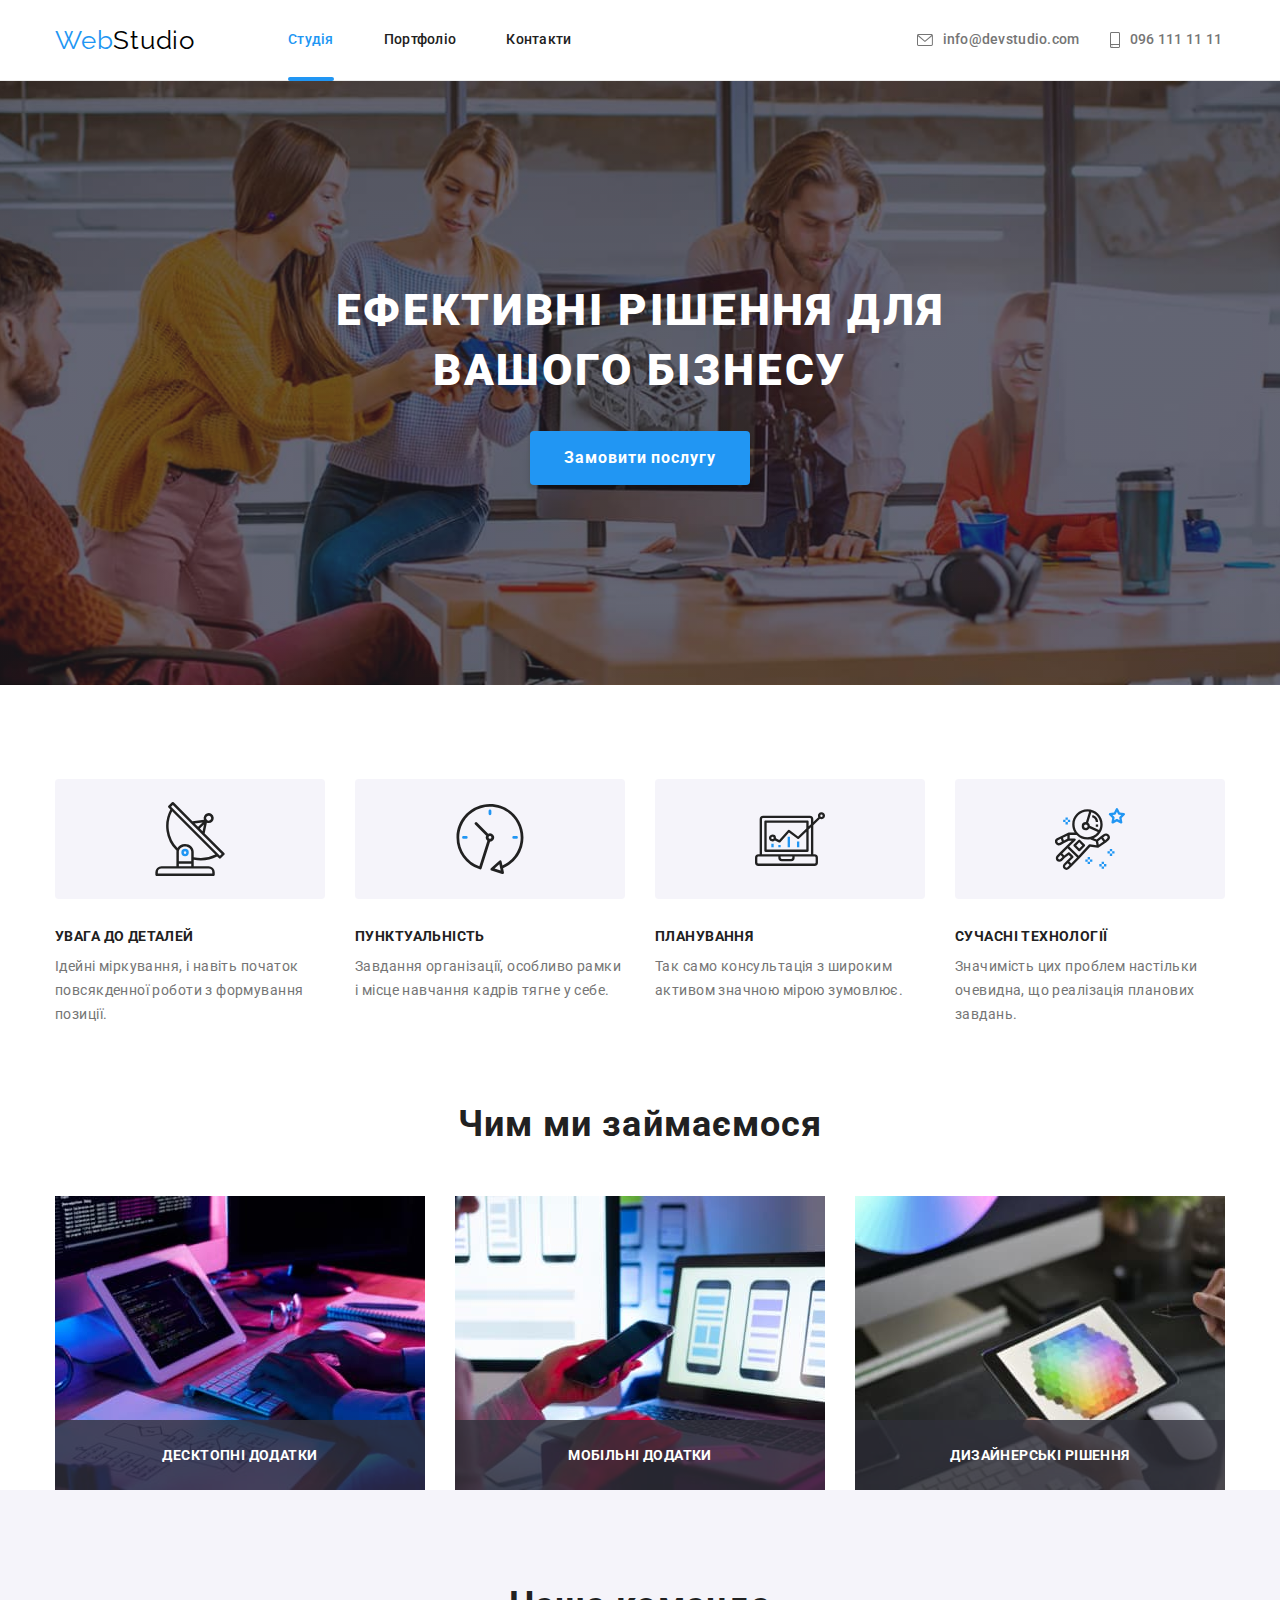
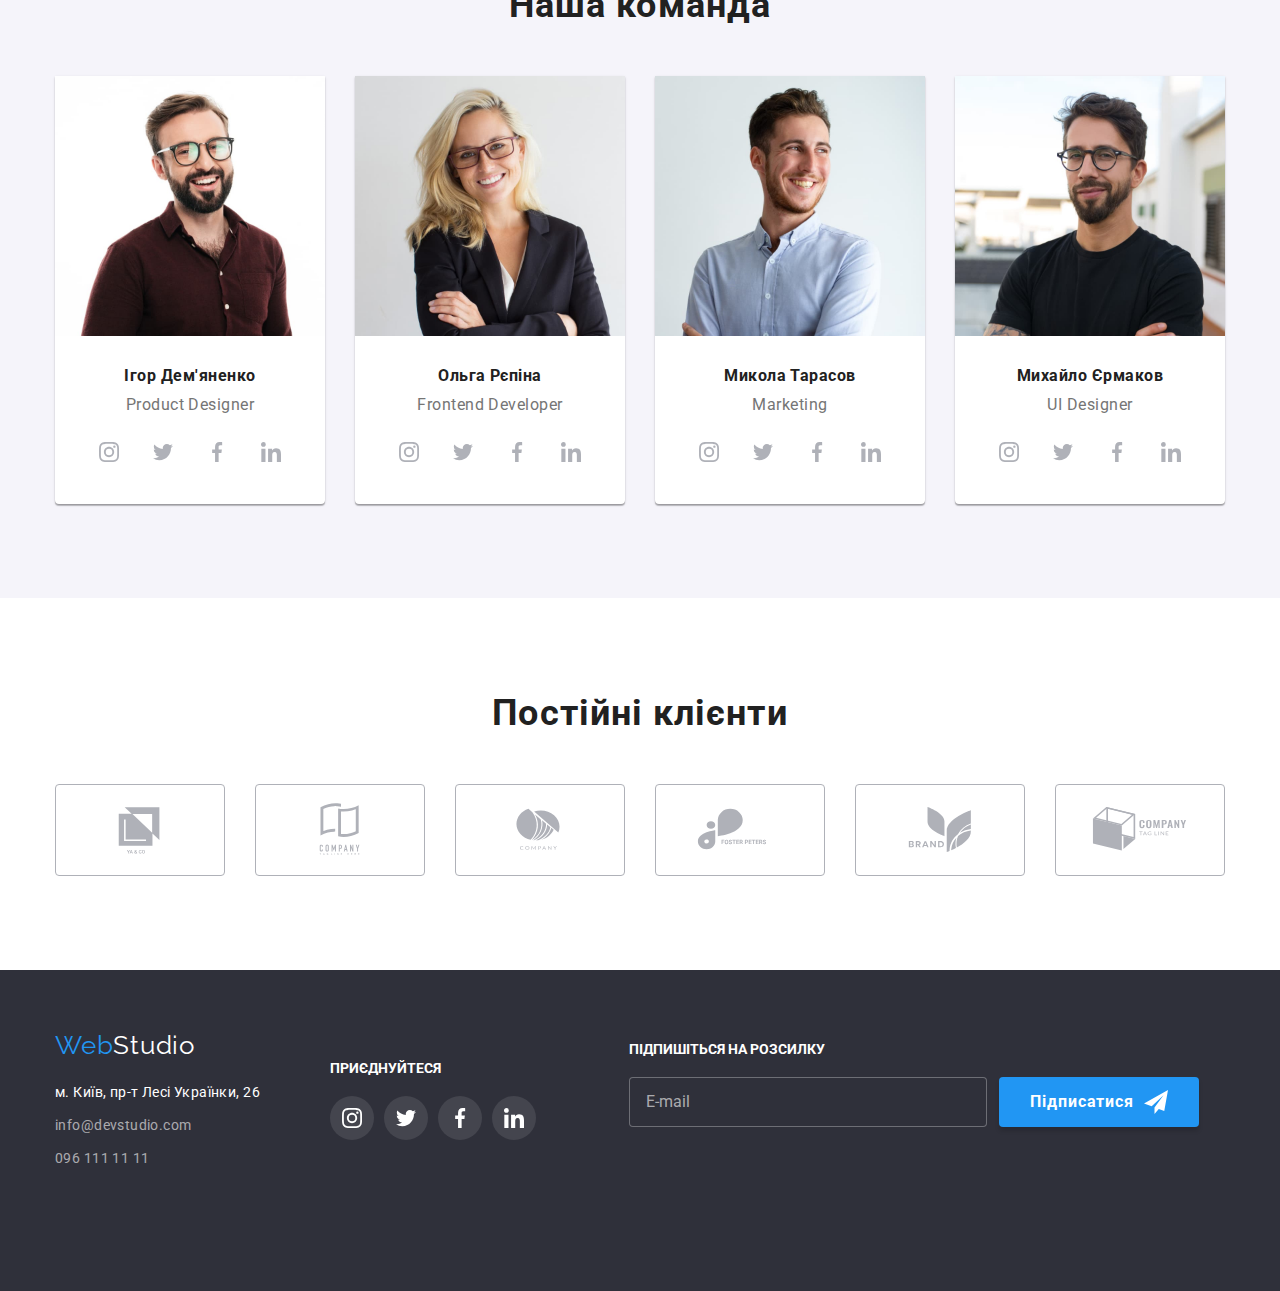
==== index.html @ b5111a97 "adaptive" ====
<!DOCTYPE html>
<html lang="uk">
  <head>
    <meta charset="UTF-8" />
    <meta http-equiv="X-UA-Compatible" content="IE=edge" />
    <meta name="viewport" content="width=device-width, initial-scale=1.0" />
    <title>WebStudio</title>
    <link rel="preconnect" href="https://fonts.googleapis.com" />
    <link rel="preconnect" href="https://fonts.gstatic.com" crossorigin />
    <link
      href="https://fonts.googleapis.com/css2?family=Raleway:wght@700&family=Roboto:wght@400;500;700;900&display=swap"
      rel="stylesheet"
    />
    <link
      rel="stylesheet"
      href="https://cdnjs.cloudflare.com/ajax/libs/modern-normalize/1.1.0/modern-normalize.min.css"
    />
    <link
      rel="stylesheet"
      href="https://cdnjs.cloudflare.com/ajax/libs/animate.css/4.1.1/animate.min.css"
    />
    <link href="https://unpkg.com/aos@2.3.1/dist/aos.css" rel="stylesheet" />
    <link rel="stylesheet" href="css/main.min.css" />
  </head>

  <body>
    <!--Шапка-->
    <header class="header">
      <div class="container header__container">
        <a href="./index.html" class="logo link" lang="en"
          ><span class="logo__navigation">Web</span
          ><span class="logo--dark">Studio</span></a
        >
        <div class="header__nav">
          <nav>
            <ul class="list navigation header__navigation">
              <li class="navigation__list navigation__li">
                <a class="navigation__link current link" href="./index.html"
                  >Студія</a
                >
              </li>
              <li class="navigation__list navigation__li">
                <a class="navigation__link link" href="./portfolio.html"
                  >Портфоліо</a
                >
              </li>
              <li class="navigation__list navigation__li">
                <a class="navigation__link link" href="#">Контакти</a>
              </li>
            </ul>
          </nav>

          <ul class="list retreat notnavigation notnavigation__menu">
            <li class="notnavigation__list">
              <a
                class="notnavigation__tel notnavigation__gap link"
                href="mailto:info@devstudio.com"
              >
                <svg class="notnavigation__icons" width="16" height="12">
                  <use href="./images/icon.svg#icon-envelope-hover"></use>
                </svg>
                info@devstudio.com
              </a>
            </li>
            <li>
              <a class="tel-mail notnavigation__gap link" href="tel:0961111111">
                <svg class="notnavigation__icons" width="10" height="16">
                  <use href="./images/icon.svg#icon-smartphone"></use>
                </svg>
                096 111 11 11</a
              >
            </li>
          </ul>
        </div>
        <button type="button" class="menu-open-btn" data-menu-open>
          <svg class="notnavigation__icons" width="24" height="16">
            <use href="./images/icon.svg#icon-menu_24px"></use>
          </svg>
        </button>
      </div>
      <div class="mob-menu is-hidden" data-menu>
        <div class="container">
          <div class="mob-menu__top">
            <button type="button" class="menu-close-btn" data-menu-close>
              <svg
                class="mob-menu__notnavigation__icons"
                width="19"
                height="19"
              >
                <use href="./images/icon.svg#icon-close_24px"></use>
              </svg>
            </button>
            <ul class="list mob-menu__navigation mob-menu__header__navigation">
              <li class="mob-menu__navigation__list mob-menu__navigation__li">
                <a
                  class="mob-menu__navigation__link current link"
                  href="./index.html"
                  >Студія</a
                >
              </li>
              <li class="mob-menu__navigation__list mob-menu__navigation__li">
                <a
                  class="mob-menu__navigation__link link"
                  href="./portfolio.html"
                  >Портфоліо</a
                >
              </li>
              <li class="mob-menu__navigation__list mob-menu__navigation__li">
                <a class="mob-menu__navigation__link link" href="#">Контакти</a>
              </li>
            </ul>
          </div>
          <div class="mob-menu__top__bottom">
            <ul
              class="list mob-menu__retreat mob-menu__notnavigation mob-menu__notnavigation__menu"
            >
              <li>
                <a
                  class="mob-menu__notnavigation__tel mob-menu__notnavigation__gap link"
                  href="tel:0961111111"
                >
                  +38 096 111 11 11</a
                >
              </li>
              <li class="mob-menu__notnavigation__list">
                <a
                  class="mob-menu__notnavigation__ml mob-menu__notnavigation__gap link"
                  href="mailto:info@devstudio.com"
                >
                  info@devstudio.com
                </a>
              </li>
            </ul>
            <ul class="mob-list">
              <li class="mob-list__li list">Instagram</li>
              <li class="mob-list__li list">Twitter</li>
              <li class="mob-list__li list">Facebook</li>
              <li class="mob-list__li list">LinkedIn</li>
            </ul>
          </div>
        </div>
      </div>
    </header>
    <!--Основна частина-->
    <main>
      <section class="hero hero-img section">
        <div class="container">
          <h1 class="hero-title">Ефективні рішення для вашого бізнесу</h1>
          <button class="hero-button" type="button" data-modal-open>
            Замовити послугу
          </button>
        </div>
      </section>
      <section class="section1">
        <div class="container">
          <h2 class="visually-hidden">Наші переваги</h2>
          <ul class="list benefits">
            <li class="benefits__list benefits__details">
              <h3 class="benefits__title">УВАГА ДО ДЕТАЛЕЙ</h3>
              <p class="benefits__text list">
                Ідейні міркування, і навіть початок повсякденної роботи з
                формування позиції.
              </p>
            </li>
            <li class="benefits__list benefits__punctuality">
              <h3 class="benefits__title">ПУНКТУАЛЬНІСТЬ</h3>
              <p class="benefits__text list">
                Завдання організації, особливо рамки і місце навчання кадрів
                тягне у себе.
              </p>
            </li>
            <li class="benefits__list benefits__planning">
              <h3 class="benefits__title">ПЛАНУВАННЯ</h3>
              <p class="benefits__text list">
                Так само консультація з широким активом значною мірою зумовлює.
              </p>
            </li>
            <li class="benefits__list benefits__technologies">
              <h3 class="benefits__title">СУЧАСНІ ТЕХНОЛОГІЇ</h3>
              <p class="benefits__text list">
                Значимість цих проблем настільки очевидна, що реалізація
                планових завдань.
              </p>
            </li>
          </ul>
        </div>
      </section>
      <section class="section2 works__mobile">
        <div class="container">
          <h2 class="title--section">Чим ми займаємося</h2>
          <ul class="list works">
            <li class="works__div">
              <img
                srcset="./images/hen.jpg 1x, ./images/hen-2x.jpg 2x"
                class="photo"
                src="images/hen.jpg"
                alt="Друк контенту на клавіатурі"
                width="370"
              />

              <p class="works__description">ДЕСКТОПНІ ДОДАТКИ</p>
            </li>
            <li class="works__div">
              <img
                srcset="./images/tele.jpg 1x, ./images/tele-2x.jpg 2x"
                class="photo"
                src="images/tele.jpg"
                alt="Смартфон на фоні ноутбука"
                width="370"
              />
              <p class="works__description">МОБІЛЬНІ ДОДАТКИ</p>
            </li>
            <li class="works__div">
              <img
                srcset="./images/boxz.jpg 1x, ./images/boxz-2x.jpg 2x"
                class="photo"
                src="images/boxz.jpg"
                alt="Ноутбук з кольоровою мозаїкою"
                width="370"
              />
              <p class="works__description">ДИЗАЙНЕРСЬКІ РІШЕННЯ</p>
            </li>
          </ul>
        </div>
      </section>
      <section class="title-section-background section">
        <div class="container">
          <h2 class="title--section">Наша команда</h2>
          <ul class="list title-center">
            <li class="title-namefirst">
              <picture>
                <source
                  srcset="./images/ig.jpg 1x, ./images/ig-2x.jpg 2x"
                  media="(min-width: 1200px)"
                />
                <source
                  srcset="./images/ig-tab.jpg 1x, ./images/ig-tab-2x.jpg 2x"
                  media="(min-width: 768px)"
                />
                <source
                  srcset="./images/ig-mob.jpg 1x, ./images/ig-mob-2x.jpg 2x"
                  media="(max-width: 767px)"
                />
                <img
                  class="photo"
                  src="images/ig.jpg"
                  alt="Ігор Дем'яненко"
                  width="450"
                />
              </picture>
              <div class="subjunctive">
                <h3 class="title-name">Ігор Дем'яненко</h3>
                <p class="title-profession">Product Designer</p>
                <ul class="list list-app-ul">
                  <li class="list-app-li">
                    <a class="list-app link" href="#">
                      <svg class="list-app-icons" width="20" height="20">
                        <use href="./images/icon.svg#icon-instagram"></use>
                      </svg>
                    </a>
                  </li>
                  <li class="list-app-li">
                    <a class="list-app link" href="#">
                      <svg class="list-app-icons" width="20" height="20">
                        <use
                          href="./images/icon.svg#icon-twitter
                        "
                        ></use>
                      </svg>
                    </a>
                  </li>
                  <li class="list-app-li">
                    <a class="list-app link" href="#">
                      <svg class="list-app-icons" width="20" height="20">
                        <use href="./images/icon.svg#icon-facebook"></use>
                      </svg>
                    </a>
                  </li>
                  <li class="list-app-li">
                    <a class="list-app link" href="#">
                      <svg class="list-app-icons" width="20" height="20">
                        <use href="./images/icon.svg#icon-linkedin"></use>
                      </svg>
                    </a>
                  </li>
                </ul>
              </div>
            </li>
            <li class="title-namefirst">
              <picture>
                <source
                  srcset="./images/olg.jpg 1x, ./images/olg-2x.jpg 2x"
                  media="(min-width: 1200px)"
                />
                <source
                  srcset="./images/olg-tab.jpg 1x, ./images/olg-tab-2x.jpg 2x"
                  media="(min-width: 768px)"
                />
                <source
                  srcset="./images/olg-mob.jpg 1x, ./images/olg-mob-2x.jpg 2x"
                  media="(max-width: 767px)"
                />
                <img
                  class="photo"
                  src="images/olg.jpg"
                  alt="Ольга Рєпіна"
                  width="450"
                />
              </picture>

              <div class="subjunctive">
                <h3 class="title-name">Ольга Рєпіна</h3>
                <p class="title-profession">Frontend Developer</p>
                <ul class="list list-app-ul">
                  <li class="list-app-li">
                    <a class="list-app link" href="#">
                      <svg class="list-app-icons" width="20" height="20">
                        <use href="./images/icon.svg#icon-instagram"></use>
                      </svg>
                    </a>
                  </li>
                  <li class="list-app-li">
                    <a class="list-app link" href="#">
                      <svg class="list-app-icons" width="20" height="20">
                        <use
                          href="./images/icon.svg#icon-twitter
                        "
                        ></use>
                      </svg>
                    </a>
                  </li>
                  <li class="list-app-li">
                    <a class="list-app link" href="#">
                      <svg class="list-app-icons" width="20" height="20">
                        <use href="./images/icon.svg#icon-facebook"></use>
                      </svg>
                    </a>
                  </li>
                  <li class="list-app-li">
                    <a class="list-app link" href="#">
                      <svg class="list-app-icons" width="20" height="20">
                        <use href="./images/icon.svg#icon-linkedin"></use>
                      </svg>
                    </a>
                  </li>
                </ul>
              </div>
            </li>
            <li class="title-namefirst">
              <picture>
                <source
                  srcset="./images/muk.jpg 1x, ./images/muk-2x.jpg 2x"
                  media="(min-width: 1200px)"
                />
                <source
                  srcset="./images/muk-tab.jpg 1x, ./images/muk-tab-2x.jpg 2x"
                  media="(min-width: 768px)"
                />
                <source
                  srcset="./images/muk-mob.jpg 1x, ./images/muk-mob-2x.jpg 2x"
                  media="(max-width: 767px)"
                />
                <img
                  class="photo"
                  src="images/muk.jpg"
                  alt="Микола Тарасов"
                  width="450"
                />
              </picture>
              <div class="subjunctive">
                <h3 class="title-name">Микола Тарасов</h3>
                <p class="title-profession">Marketing</p>
                <ul class="list list-app-ul">
                  <li class="list-app-li">
                    <a class="list-app link" href="#">
                      <svg class="list-app-icons" width="20" height="20">
                        <use href="./images/icon.svg#icon-instagram"></use>
                      </svg>
                    </a>
                  </li>
                  <li class="list-app-li">
                    <a class="list-app link" href="#">
                      <svg class="list-app-icons" width="20" height="20">
                        <use
                          href="./images/icon.svg#icon-twitter
                        "
                        ></use>
                      </svg>
                    </a>
                  </li>
                  <li class="list-app-li">
                    <a class="list-app link" href="#">
                      <svg class="list-app-icons" width="20" height="20">
                        <use href="./images/icon.svg#icon-facebook"></use>
                      </svg>
                    </a>
                  </li>
                  <li class="list-app-li">
                    <a class="list-app link" href="#">
                      <svg class="list-app-icons" width="20" height="20">
                        <use href="./images/icon.svg#icon-linkedin"></use>
                      </svg>
                    </a>
                  </li>
                </ul>
              </div>
            </li>
            <li class="title-namefirst">
              <picture>
                <source
                  srcset="./images/muh.jpg 1x, ./images/muh-2x.jpg 2x"
                  media="(min-width: 1200px)"
                />
                <source
                  srcset="./images/muh-tab.jpg 1x, ./images/muh-tab-2x.jpg 2x"
                  media="(min-width: 768px)"
                />
                <source
                  srcset="./images/muh-mob.jpg 1x, ./images/muh-mob-2x.jpg 2x"
                  media="(max-width: 767px)"
                />
                <img
                  class="photo"
                  src="images/muh.jpg"
                  alt="Михайло Єрмаков"
                  width="450"
                />
              </picture>

              <div class="subjunctive">
                <h3 class="title-name">Михайло Єрмаков</h3>
                <p class="title-profession">UI Designer</p>
                <ul class="list list-app-ul">
                  <li class="list-app-li">
                    <a class="list-app link" href="#">
                      <svg class="list-app-icons" width="20" height="20">
                        <use href="./images/icon.svg#icon-instagram"></use>
                      </svg>
                    </a>
                  </li>
                  <li class="list-app-li">
                    <a class="list-app link" href="#">
                      <svg class="list-app-icons" width="20" height="20">
                        <use
                          href="./images/icon.svg#icon-twitter
                        "
                        ></use>
                      </svg>
                    </a>
                  </li>
                  <li class="list-app-li">
                    <a class="list-app link" href="#">
                      <svg class="list-app-icons" width="20" height="20">
                        <use href="./images/icon.svg#icon-facebook"></use>
                      </svg>
                    </a>
                  </li>
                  <li class="list-app-li">
                    <a class="list-app link" href="#">
                      <svg class="list-app-icons" width="20" height="20">
                        <use href="./images/icon.svg#icon-linkedin"></use>
                      </svg>
                    </a>
                  </li>
                </ul>
              </div>
            </li>
          </ul>
        </div>
      </section>

      <section class="section">
        <div class="container">
          <h2 class="title--section">Постійні клієнти</h2>
          <ul class="list customers-ul title-center-customers">
            <li class="customers">
              <a class="customers-list link" href="#">
                <svg class="customers-list-svg" width="106" height="60">
                  <use href="./images/icon.svg#icon-Logo"></use>
                </svg>
              </a>
            </li>
            <li class="customers">
              <a class="customers-list link" href="#">
                <svg class="customers-list-svg" width="106" height="60">
                  <use href="./images/icon.svg#icon-Logo-1"></use>
                </svg>
              </a>
            </li>
            <li class="customers">
              <a class="customers-list link" href="#">
                <svg class="customers-list-svg" width="106" height="60">
                  <use href="./images/icon.svg#icon-Logo-2"></use>
                </svg>
              </a>
            </li>
            <li class="customers">
              <a class="customers-list link" href="#">
                <svg class="customers-list-svg" width="106" height="60">
                  <use href="./images/icon.svg#icon-Logo-3"></use>
                </svg>
              </a>
            </li>
            <li class="customers">
              <a class="customers-list link" href="#">
                <svg class="customers-list-svg" width="106" height="60">
                  <use href="./images/icon.svg#icon-Logo-4"></use>
                </svg>
              </a>
            </li>
            <li class="customers">
              <a class="customers-list link" href="#">
                <svg class="customers-list-svg" width="106" height="60">
                  <use href="./images/icon.svg#icon-Logo-5"></use>
                </svg>
              </a>
            </li>
          </ul>
        </div>
      </section>
    </main>
    <!--Підвал-->
    <footer class="footer-menu">
      <div class="container class-one-div">
        <div class="foter-tabl">
          <div class="class-two-div">
            <div class="logo-futer">
              <a href="./index.html" class="logo link"
                ><span class="logo__navigation" lang="en">Web</span
                ><span class="logo--wite">Studio</span></a
              >
            </div>
            <div class="logo-futer">
              <address class="address-bottom">
                <ul class="list">
                  <li class="addressli">
                    <a
                      class="text-address link"
                      href="https://goo.gl/maps/tJb3yCtmhB1Y2pRR6"
                      target="_blank"
                      rel="noopener noreferrer"
                      >м. Київ, пр-т Лесі Українки, 26</a
                    >
                  </li>
                  <li class="addressli">
                    <a
                      class="text-address-tel link"
                      href="mailto:info@devstudio.com"
                      >info@devstudio.com
                    </a>
                  </li>
                  <li class="addressli">
                    <a class="text-address-tel link" href="tel:0961111111">
                      096 111 11 11</a
                    >
                  </li>
                </ul>
              </address>
            </div>
          </div>
          <div class="footer-div">
            <h4 class="footer-name">ПРИЄДНУЙТЕСЯ</h4>
            <ul class="foter-list-app-ul list">
              <li class="foter-list-app-li">
                <a class="foter-list-app link" href="#">
                  <svg class="foter-list-app-icons" width="20" height="20">
                    <use href="./images/icon.svg#icon-instagram"></use>
                  </svg>
                </a>
              </li>
              <li class="foter-list-app-li">
                <a class="foter-list-app link" href="#">
                  <svg class="foter-list-app-icons" width="20" height="20">
                    <use href="./images/icon.svg#icon-twitter"></use>
                  </svg>
                </a>
              </li>
              <li class="foter-list-app-li">
                <a class="foter-list-app link" href="#">
                  <svg class="foter-list-app-icons" width="20" height="20">
                    <use href="./images/icon.svg#icon-facebook"></use>
                  </svg>
                </a>
              </li>
              <li class="foter-list-app-li">
                <a class="foter-list-app link" href="#">
                  <svg class="foter-list-app-icons" width="20" height="20">
                    <use href="./images/icon.svg#icon-linkedin"></use>
                  </svg>
                </a>
              </li>
            </ul>
          </div>
        </div>
        <div class="mailing-list">
          <h4 class="footer-name">ПІДПИШІТЬСЯ НА РОЗСИЛКУ</h4>
          <form class="futer-ul">
            <label class="futer-form" for="mail">
              <input type="email" name="mail" id="mail" placeholder="E-mail" />
            </label>
            <button class="mailing-list-btn" type="submit">
              Підписатися
              <svg class="mailing-btn" width="24" height="24">
                <use href="./images/icon.svg#icon-teleg"></use>
              </svg>
            </button>
          </form>
        </div>
      </div>
    </footer>
    <div class="backdrop is-hidden" data-modal>
      <div class="modal">
        <button class="modal-btn" type="button" data-modal-close>
          <svg class="modal-close-item" width="18" height="18">
            <use href="./images/icon.svg#icon-close"></use>
          </svg>
        </button>
        <p class="modal-text">Залиште свої дані, ми вам передзвонимо</p>
        <form class="modal-form" autocomplete="off">
          <div class="form-fild">
            <label for="name">Ім'я</label>
            <input
              type="text"
              name="name"
              id="name"
              placeholder=" "
              style="outline: none"
            />
            <svg class="form-name" width="18" height="18">
              <use href="./images/icon.svg#icon-pep"></use>
            </svg>
          </div>

          <div class="form-fild">
            <label for="tel">Телефон</label>
            <input
              type="tel"
              name="tel"
              id="tel"
              placeholder=" "
              style="outline: none"
            />
            <svg class="form-name" width="18" height="18">
              <use href="./images/icon.svg#icon-tel"></use>
            </svg>
          </div>

          <div class="form-fild">
            <label for="mailt">Пошта</label>
            <input
              type="email"
              name="email"
              id="mailt"
              placeholder=" "
              style="outline: none"
            />
            <svg class="form-name" width="18" height="18">
              <use href="./images/icon.svg#icon-list"></use>
            </svg>
          </div>
          <div class="form-fild-two">
            <label for="comment">Коментар </label>
            <textarea
              style="resize: none"
              name="comment"
              id="comment"
              placeholder="Введіть текст"
            ></textarea>
          </div>
          <div class="div-conditions">
            <label class="label">
              <input
                type="checkbox"
                name="checkbox"
                value="conditions"
                class="real-checkbox"
              />

              <span class="custom-checkbox"></span>
              <span class="god-text"> Погоджуюся з розсилкою та приймаю</span>
              <span class="god-text-next">
                <a class="god-text-next" href="#">Умови договору</a>
              </span>
            </label>
          </div>
          <div class="modal-end-btn">
            <button class="button-modal" type="submit">Відправити</button>
          </div>
        </form>
      </div>
    </div>
    <script src="https://unpkg.com/aos@2.3.1/dist/aos.js"></script>
    <script>
      AOS.init();
    </script>
    <script src="./js/modal.js"></script>
    <script src="./js/menu.js"></script>
  </body>
</html>
---- css/main.min.css ----
:root{--advantage-color: #ffffff;--text-color: #212121;--btn-color: #2196f3;--header-footer-color: #2f303a;--text-color-light: #757575;--text-logo: #000000;--btn-color-dark: #188ce8;--color-section: #f5f4fa;--address-color: rgba(255, 255, 255, 0.6);--list-app-icons: #afb1b8;--hero-img: #c4c4c4;--bg-gradient:linear-gradient( to right, rgba(47, 48, 58, 0.4), rgba(47, 48, 58, 0.4))}.visually-hidden{position:absolute;white-space:nowrap;width:1px;height:1px;overflow:hidden;border:0;padding:0;clip:rect(0 0 0 0);-webkit-clip-path:inset(50%);clip-path:inset(50%);margin:-1px}p,h1,h2,h3,h4,h5,h6{margin:0}ul{margin:0;padding:0}img{display:block;min-width:100%;height:auto}body{font-family:"Roboto","Raleway",sans-serif;color:var(--text-color);background-color:var(--advantage-color)}.link{text-decoration:none}.list{list-style:none}.no-scroll{overflow:hidden}.container{width:100%;padding-left:15px;padding-right:15px;margin:0 auto}@media screen and (min-width: 480px){.container{width:480px}}@media screen and (min-width: 768px){.container{width:768px}}@media screen and (min-width: 1200px){.container{width:1200px}}.logo--wite{color:var(--advantage-color)}.logo--dark{color:var(--text-logo)}.photo{display:block;max-width:100%}.btn{display:flex;flex-wrap:wrap;gap:8px;margin-bottom:50px}@media screen and (min-width: 1200px){.btn{flex-wrap:nowrap;justify-content:center}}.buttons{font-family:inherit;font-weight:500;font-size:16px;line-height:1.63;letter-spacing:.03em;color:var(--text-color);cursor:pointer;border-color:rgba(0,0,0,0);padding:6px 22px;border-radius:4px;gap:8px;transition:color 250ms cubic-bezier(0.4, 0, 0.2, 1),background-color 250ms cubic-bezier(0.4, 0, 0.2, 1),box-shadow 250ms cubic-bezier(0.4, 0, 0.2, 1)}.buttons:hover,.buttons:focus{background-color:var(--btn-color);color:var(--advantage-color);box-shadow:0px 3px 1px rgba(0,0,0,.1),0px 1px 2px rgba(0,0,0,.08),0px 2px 2px rgba(0,0,0,.12)}.section{padding-top:60px;padding-bottom:60px}@media screen and (min-width: 1200px){.section{padding-top:94px;padding-bottom:94px}}.section1{padding-bottom:60px;padding-top:60px}@media screen and (min-width: 1200px){.section1{padding-bottom:47px;padding-top:94px}}.section2{padding-top:47px;padding-bottom:94px}.title--section{font-weight:700;font-size:24px;line-height:33px;letter-spacing:.03em;margin:0 auto;text-align:center;margin-bottom:30px}@media screen and (min-width: 480px){.title--section{font-size:28px;line-height:33px;margin-bottom:30px}}@media screen and (min-width: 1200px){.title--section{font-size:36px;line-height:1.17;margin-bottom:50px}}.backdrop{position:fixed;top:0;width:100%;height:100%;background-color:rgba(0,0,0,.1);transition:opacity 250ms cubic-bezier(0.4, 0, 0.2, 1),visibility 250ms cubic-bezier(0.4, 0, 0.2, 1)}.is-hidden{opacity:0;visibility:hidden;pointer-events:none}.backdrop.is-hidden .modal{transform:translate(-50%, -50%) scaleX(0)}.modal{width:300px;min-height:609px;background-color:var(--advantage-color);position:absolute;top:50%;left:50%;transform:translate(-50%, -50%) scaleX(1);transition:transform 250ms cubic-bezier(0.4, 0, 0.2, 1);padding:40px 40px}@media screen and (min-width: 480px){.modal{width:450px}}@media screen and (min-width: 1200px){.modal{width:528px;min-height:581px}}.modal-btn{width:30px;height:30px;border:1px solid rgba(0,0,0,.1);border-radius:50%;background-color:rgba(0,0,0,0);position:absolute;right:8px;top:8px;display:flex;align-items:center;justify-content:center;padding:0;cursor:pointer;color:var(--text-logo);transition:color 250ms cubic-bezier(0.4, 0, 0.2, 1),background-color 250ms cubic-bezier(0.4, 0, 0.2, 1)}.modal-close-item{fill:currentColor}.modal-close-item:hover,.modal-close-item:focus{fill:#188ce8}.modal-text{font-weight:700;font-size:20px;line-height:23px;letter-spacing:.03em;text-align:center;margin-bottom:12px}.modal-end-btn{display:flex;justify-content:center;align-items:center;margin-top:30px}.button-modal{border:none;outline:none;text-align:center;padding:10px;min-width:200px;font-family:inherit;font-weight:700;font-size:16px;line-height:30px;letter-spacing:.06em;cursor:pointer;background-color:var(--btn-color);color:var(--advantage-color);border-color:rgba(0,0,0,0);border-radius:4px;box-shadow:0px 4px 4px rgba(0,0,0,.15);transition:color 250ms cubic-bezier(0.4, 0, 0.2, 1),background-color 250ms cubic-bezier(0.4, 0, 0.2, 1)}.button-modal:hover,.button-modal:focus{background-color:var(--btn-color-dark);color:var(--advantage-color)}.form-fild{display:flex;flex-direction:column;margin-bottom:10px;position:relative;color:var(--text-color)}.form-name{fill:currentColor;position:absolute;top:50%;left:12px}.form-fild input:focus~.form-name{fill:var(--btn-color)}.form-fild label{margin-bottom:4px;font-style:Regular;font-size:12px;line-height:14px;letter-spacing:.01em}.form-fild input{margin:0;padding:0;border:1px solid rgba(33,33,33,.2);border-radius:4px;height:40px;width:220px;padding-left:42px}@media screen and (min-width: 480px){.form-fild input{width:370px}}@media screen and (min-width: 1200px){.form-fild input{width:448px}}.form-fild input:focus{border-color:var(--btn-color)}.form-fild-two{margin-bottom:20px}.form-fild-two label{margin-bottom:4px;font-style:Regular;font-size:12px;line-height:14px;letter-spacing:.01em;color:var(--text-color-light)}.form-fild-two textarea{display:flex;border:1px solid rgba(33,33,33,.2);border-radius:4px;width:220px;height:120px;margin-top:4px;padding:12px 16px;font-style:Regular;font-size:12px;line-height:14px;letter-spacing:.01em;outline:none}@media screen and (min-width: 480px){.form-fild-two textarea{width:370px}}@media screen and (min-width: 1200px){.form-fild-two textarea{width:448px}}.form-fild-two textarea:focus{border-color:var(--btn-color)}.form-fild-two textarea::-moz-placeholder{font-size:12px;line-height:14px;letter-spacing:.01em;color:rgba(117,117,117,.5)}.form-fild-two textarea:-ms-input-placeholder{font-size:12px;line-height:14px;letter-spacing:.01em;color:rgba(117,117,117,.5)}.form-fild-two textarea::placeholder{font-size:12px;line-height:14px;letter-spacing:.01em;color:rgba(117,117,117,.5)}.div-conditions{display:flex;justify-content:center;align-items:center}.custom-checkbox{position:relative;display:inline-block;width:16px;height:15px;border:2px solid var(--text-color);border-radius:2px;background-color:var(--advantage-color);vertical-align:sub;margin-right:7px;padding-left:1px}.custom-checkbox::before{content:"";display:inline-block;width:16px;height:15px;background-image:url(../images/two.svg);background-size:contain;background-repeat:no-repeat;border:2px solid var(--btn-color);position:absolute;left:50%;top:-18%;transform:translate(-50%);border-radius:2px;background-color:var(--btn-color);opacity:0;transition:250ms cubic-bezier(0.4, 0, 0.2, 1)}.real-checkbox:checked+.custom-checkbox::before{opacity:1}.real-checkbox{width:0;height:0;opacity:0;position:absolute;z-index:-1}.god-text{font-style:Regular;font-size:14px;line-height:24px;letter-spacing:.03em;color:var(--text-color-light)}.god-text-next{font-style:Regular;font-size:14px;line-height:24px;letter-spacing:.03em;color:var(--btn-color);text-underline-offset:3px}.header__nav{display:none}@media screen and (min-width: 768px){.header__nav{display:flex}}.header{background-color:var(--advantage-color);border-bottom:1px solid #ececec}.header__container{display:flex;align-items:center;padding:10px}@media screen and (min-width: 768px){.header__container{padding-left:15px;padding-right:15px;padding-bottom:0px;padding-top:0px}}.logo{font-family:"Raleway",sans-serif;font-size:24px;line-height:28px;letter-spacing:.03em}@media screen and (min-width: 1200px){.logo{font-size:26px;line-height:1.19}}.logo__navigation{color:var(--btn-color)}.header__navigation{display:flex;margin-left:88px}@media screen and (min-width: 1200px){.header__navigation{margin-left:93px}}.navigation__li{margin-right:50px}.navigation__li:last-child{margin-right:0px}.navigation__link{font-weight:500;font-size:14px;line-height:1.14;letter-spacing:.02em;color:var(--text-color);display:block;padding-top:32px;padding-bottom:32px;transition:color 250ms cubic-bezier(0.4, 0, 0.2, 1);position:relative}.navigation__link:focus,.navigation__link:hover{color:var(--btn-color)}.navigation__link.link.current{color:var(--btn-color)}.navigation__link.link.current::after{content:"";display:block;width:100%;height:4px;background-color:var(--btn-color);border-radius:2px;margin-bottom:-1px;left:0;bottom:0;position:absolute;transition:opaciti 250ms cubic-bezier(0.4, 0, 0.2, 1)}.current{color:var(--btn-color)}.retreat{gap:30px}.notnavigation__menu{margin-left:95px}@media screen and (min-width: 1200px){.notnavigation__menu{display:flex;justify-content:center;align-items:center;margin-left:345px}}.tel-mail{font-style:normal;font-weight:500;font-size:12px;line-height:1.14;letter-spacing:.02em;padding-top:10px;color:var(--text-color-light);display:flex;align-items:center;transition:color 250ms cubic-bezier(0.4, 0, 0.2, 1)}.tel-mail:hover,.tel-mail:focus{color:var(--btn-color)}@media screen and (min-width: 1200px){.tel-mail{font-size:14px;padding-top:0px}}.notnavigation__tel{font-style:normal;font-weight:500;font-size:12px;line-height:1.14;letter-spacing:.02em;color:var(--text-color-light);padding-top:21px;display:flex;align-items:center;transition:color 250ms cubic-bezier(0.4, 0, 0.2, 1)}.notnavigation__tel:hover,.notnavigation__tel:focus{color:var(--btn-color)}@media screen and (min-width: 1200px){.notnavigation__tel{font-size:14px;padding-top:0px}}.notnavigation__gap{gap:10px}.notnavigation__icons{fill:currentColor}.menu-open-btn{margin-left:auto;width:40px;height:40px;display:flex;align-items:center;justify-content:center;padding:0;background-color:rgba(0,0,0,0);border:none}@media screen and (min-width: 768px){.menu-open-btn{display:none}}.menu-close-btn{margin-left:auto;width:40px;height:40px;display:flex;align-items:center;justify-content:center;padding:0;background-color:rgba(0,0,0,0);border:none;position:absolute;right:15px;top:10px}.mob-menu{position:fixed;top:0;background-color:var(--advantage-color);width:100vw;height:100vh;padding-top:48px;padding-bottom:48px}@media screen and (min-width: 480px){.mob-menu{padding-left:25px;padding-right:68px}}.mob-menu>.container{height:100%;display:flex;flex-direction:column;justify-content:space-between;overflow:auto}.mob-menu__notnavigation__icons{fill:var(--text-color)}.mob-menu__notnavigation__icons:hover,.mob-menu__notnavigation__icons:focus,.mob-menu__notnavigation__icons:active{fill:var(--btn-color)}.mob-menu__navigation{margin-bottom:50px}.mob-menu__navigation__list:not(:last-child){padding-bottom:32px}.mob-menu__navigation__link{font-weight:500;font-size:35px;line-height:47px;letter-spacing:.02em;color:var(--text-color)}@media screen and (min-width: 480px){.mob-menu__navigation__link{font-size:40px}}.current{color:var(--btn-color)}@media screen and (min-width: 768px){.mob-menu__top{display:none}}@media screen and (min-width: 768px){.mob-menu__top__bottom{display:none}}.mob-menu__notnavigation__ml{display:block;font-weight:500;font-size:20px;line-height:28px;letter-spacing:.02em;color:var(--text-color-light);padding-bottom:64px}@media screen and (min-width: 480px){.mob-menu__notnavigation__ml{font-size:24px}}.mob-menu__notnavigation__tel{display:block;font-weight:500;letter-spacing:.02em;color:var(--btn-color);padding-bottom:32px;font-size:25px;line-height:40px}@media screen and (min-width: 480px){.mob-menu__notnavigation__tel{font-size:34px}}.mob-list{display:flex}.mob-list__li{font-weight:500;font-size:15px;line-height:22px;letter-spacing:.02em;color:var(--btn-color)}.mob-list__li.mob-list__li:not(:last-child){padding-right:5px;border-right:1px solid rgba(33,33,33,.2)}.mob-list__li.mob-list__li:not(:first-child){padding-left:5px}@media screen and (min-width: 480px){.mob-list__li.mob-list__li:not(:last-child){padding-right:10px;border-right:1px solid rgba(33,33,33,.2)}.mob-list__li.mob-list__li:not(:first-child){padding-left:10px}}@media screen and (min-width: 480px){.mob-list__li{font-size:18px}}.hero{background:var(--header-footer-color);padding:118px 0px 118px 0px;text-align:center}@media screen and (min-width: 1200px){.hero{padding:200px 0px 200px 0px}}.hero-img{max-width:480px;margin-left:auto;margin-right:auto;background-image:var(--bg-gradient),url(/images/hero-bg-mob.jpg);background-repeat:no-repeat;background-position:center;background-size:cover;background-color:var(--hero-img)}@media(min-device-pixel-ratio: 2),(-webkit-min-device-pixel-ratio: 2),(min-resolution: 192dpi),(min-resolution: 2dppx){.hero-img{background-image:var(--bg-gradient),url(/images/hero-bg-mob-2x.jpg)}}@media screen and (min-width: 768px){.hero-img{max-width:768px;background-image:var(--bg-gradient),url(/images/hero-bg-tab.jpg)}}@media screen and (min-width: 768px)and (min-device-pixel-ratio: 2),screen and (min-width: 768px)and (-webkit-min-device-pixel-ratio: 2),screen and (min-width: 768px)and (min-resolution: 192dpi),screen and (min-width: 768px)and (min-resolution: 2dppx){.hero-img{background-image:var(--bg-gradient),url(/images/hero-bg-tab-2x.jpg)}}@media screen and (min-width: 1200px){.hero-img{max-width:1600px;background-image:var(--bg-gradient),url(/images/fonn.jpg)}}@media screen and (min-width: 1200px)and (min-device-pixel-ratio: 2),screen and (min-width: 1200px)and (-webkit-min-device-pixel-ratio: 2),screen and (min-width: 1200px)and (min-resolution: 192dpi),screen and (min-width: 1200px)and (min-resolution: 2dppx){.hero-img{background-image:var(--bg-gradient),url(/images/fonn-2x.jpg)}}.hero-title{font-weight:900;font-size:26px;line-height:42px;letter-spacing:.06em;text-transform:uppercase;color:var(--advantage-color);text-align:center}@media screen and (min-width: 768px){.hero-title{font-size:26px;line-height:42px;max-width:365px;margin:0 auto}}@media screen and (min-width: 1200px){.hero-title{font-size:44px;line-height:1.36;max-width:696px;margin:0 auto}}.hero-button{font-family:inherit;font-weight:700;font-size:16px;line-height:1.88;letter-spacing:.06em;cursor:pointer;background-color:var(--btn-color);color:var(--advantage-color);border-color:rgba(0,0,0,0);border-radius:4px;margin-top:30px;padding:10px 24px;box-shadow:0px 4px 4px rgba(0,0,0,.15);transition:color 250ms cubic-bezier(0.4, 0, 0.2, 1),background-color 250ms cubic-bezier(0.4, 0, 0.2, 1)}@media screen and (min-width: 1200px){.hero-button{padding:10px 32px}}.hero-button:hover,.hero-button:focus{background-color:var(--btn-color-dark);color:var(--advantage-color)}@media screen and (min-width: 768px){.benefits{display:flex;flex-wrap:wrap;justify-content:center;gap:30px}}@media screen and (min-width: 1200px){.benefits{display:flex;flex-wrap:nowrap;gap:0px}}.benefits__list{margin-bottom:30px}.benefits__list:last-child{margin-bottom:0px}@media screen and (min-width: 1200px){.benefits__list{margin-right:30px}.benefits__list:last-child{margin-right:0px}}.benefits__list::before{content:"";display:block;height:120px;margin-bottom:30px;background-color:var(--color-section);background-size:contain;background-repeat:no-repeat;background-position:center;border-radius:4px}@media screen and (min-width: 768px){.benefits__list::before{width:354px}}@media screen and (min-width: 1200px){.benefits__list::before{width:270px}}@media screen and (min-width: 768px){.benefits__details{max-width:354px}}.benefits__details::before{background-image:url(../images/Group.svg);background-size:70px}@media screen and (min-width: 768px){.benefits__punctuality{max-width:354px}}@media screen and (min-width: 768px){.benefits__punctuality{max-width:354px}}.benefits__punctuality::before{background-image:url(../images/clock.svg);background-size:70px}@media screen and (min-width: 768px){.benefits__punctuality{max-width:354px}}@media screen and (min-width: 768px){.benefits__planning{max-width:354px}}.benefits__planning::before{background-image:url(../images/diagram.svg);background-size:70px}@media screen and (min-width: 768px){.benefits__technologies{max-width:354px}}.benefits__technologies::before{background-image:url(../images/astronaut.svg);background-size:70px}.benefits__title{font-weight:700;font-size:14px;line-height:1.14;letter-spacing:.03em;text-transform:uppercase;margin-bottom:10px}.benefits__text{font-size:14px;line-height:1.71;letter-spacing:.03em;color:var(--text-color-light)}.works{display:flex;gap:30px}.works__mobile{display:none}@media screen and (min-width: 1200px){.works__mobile{display:inline}}.works__description{background-color:rgba(47,48,58,.8);height:70px;width:370px;align-items:center;position:absolute;justify-content:center;bottom:0;right:0;display:flex;color:var(--advantage-color);font-weight:700;line-height:16px;letter-spacing:.03em;font-size:14px}.works__div{position:relative}.title-section-background{background-color:var(--color-section)}.title-namefirst{background-color:var(--advantage-color);text-align:center;box-shadow:0px 1px 3px rgba(0,0,0,.12),0px 1px 1px rgba(0,0,0,.14),0px 2px 1px rgba(0,0,0,.2);border-radius:0px 0px 4px 4px;width:100%}@media screen and (min-width: 768px){.title-namefirst{width:calc((100% - 30px)/2)}}@media screen and (min-width: 1200px){.title-namefirst{width:calc((100% - 90px)/4)}}.subjunctive{padding-top:30px;padding-bottom:30px}.title-name{font-size:16px;line-height:1.19;letter-spacing:.03em;margin-bottom:10px}.title-profession{font-size:16px;line-height:1.19;letter-spacing:.03em;color:var(--text-color-light);margin-bottom:16px}.list-app-ul{display:flex;justify-content:center;gap:10px}.list-app{width:44px;height:44px;border-radius:50%;display:flex;align-items:center;justify-content:center;color:var(--list-app-icons);transition:background-color 250ms cubic-bezier(0.4, 0, 0.2, 1),color 250ms cubic-bezier(0.4, 0, 0.2, 1)}.list-app:hover,.list-app:focus{background-color:var(--btn-color);color:var(--advantage-color)}.list-app-icons{fill:currentColor}.title-center{display:flex;flex-wrap:wrap;gap:30px;justify-content:center}.customers-ul{display:flex;justify-content:center;gap:30px}.title-center-customers{display:flex;flex-wrap:wrap;gap:30px;justify-content:center}.customers-list{display:flex;align-items:center;justify-content:center;width:210px;height:92px;border:1px solid var(--list-app-icons);border-radius:4px;color:var(--list-app-icons);transition:color 250ms cubic-bezier(0.4, 0, 0.2, 1),border-color 250ms cubic-bezier(0.4, 0, 0.2, 1)}@media screen and (min-width: 1200px){.customers-list{width:170px;height:92px}}.customers-list:hover,.customers-list:focus{border-color:var(--btn-color);color:var(--btn-color)}.customers-list-svg{fill:currentColor}.menu-services{display:flex;flex-wrap:wrap;gap:30px}.main-background{background-color:var(--advantage-color);width:370px;position:relative}.portfolio-hover{display:inline-block;font-size:0;line-height:0;transition:box-shadow 250ms cubic-bezier(0.4, 0, 0.2, 1)}.portfolio-hover:hover,.portfolio-hover:focus{box-shadow:0px 1px 1px rgba(0,0,0,.12),0px 4px 4px rgba(0,0,0,.06),1px 4px 6px rgba(0,0,0,.16)}.portfolio-fon{position:relative;font-size:0;line-height:0;overflow:hidden}.text-absolute{position:absolute;top:0;left:0;font-size:18px;line-height:28px;background-color:rgba(33,150,243,.9);color:var(--advantage-color);padding:63px 24px 56px 24px;height:100%;transform:translateY(100%);transition:transform 250ms cubic-bezier(0.4, 0, 0.2, 1);overflow:auto}.portfolio-hover:hover .text-absolute{transform:translateY(0)}.portfolio-subjunctive{padding:20px 24px;border-left:1px solid #eee;border-bottom:1px solid #eee;border-right:1px solid #eee;width:370px}.main{font-weight:700;font-size:18px;line-height:2;letter-spacing:.06em;color:var(--text-color)}.img-link{margin-bottom:4px}.main-content{font-size:16px;line-height:1.88;letter-spacing:.03em;color:var(--text-color-light)}.footer-menu{background-color:var(--header-footer-color);padding-top:60px;padding-bottom:60px}.logo-futer{display:flex;justify-content:center;align-items:center}@media screen and (min-width: 1200px){.logo-futer{display:inline}}.futer-ul{display:flex;flex-wrap:wrap;justify-content:center;align-items:center}@media screen and (min-width: 768px){.futer-ul{flex-flow:column}}@media screen and (min-width: 1200px){.futer-ul{flex-flow:nowrap}}@media screen and (min-width: 768px){.foter-tabl{display:flex;justify-content:space-around;align-items:center;margin-bottom:60px}}@media screen and (min-width: 1200px){.class-one-div{display:flex;align-items:baseline}}@media screen and (min-width: 1200px){.class-two-div{display:inline;margin-right:70px}}.address-bottom{margin-top:20px}.address-bottom:hover,.address-bottom:focus{color:var(--btn-color-dark)}.addressli{margin-bottom:9px}.addressli:last-child{margin-bottom:0px}.text-address{font-style:normal;font-size:14px;line-height:1.71;letter-spacing:.03em;color:var(--advantage-color);transition:color 250ms cubic-bezier(0.4, 0, 0.2, 1)}.text-address:hover,.text-address:focus{color:var(--btn-color)}.text-address-tel{font-style:normal;font-size:14px;line-height:1.71;letter-spacing:.03em;color:var(--address-color);transition:color 250ms cubic-bezier(0.4, 0, 0.2, 1)}.text-address-tel:hover,.text-address-tel:focus{color:var(--btn-color)}.footer-div{margin-top:60px;margin-bottom:60px}@media screen and (min-width: 768px){.footer-div{margin-top:0px}}@media screen and (min-width: 1200px){.footer-div{margin-bottom:0px;margin-right:93px}}.footer-name{text-align:center;color:var(--advantage-color);letter-spacing:3%;margin-bottom:20px;font-size:14px}@media screen and (min-width: 1200px){.footer-name{text-align:start}}.foter-list-app-ul{display:flex;justify-content:center;gap:10px}.foter-list-app{width:44px;height:44px;border-radius:50%;display:flex;align-items:center;justify-content:center;background-color:rgba(255,255,255,.1);color:var(--advantage-color);transition:background-color 250ms cubic-bezier(0.4, 0, 0.2, 1)}.foter-list-app:hover,.foter-list-app:focus{background-color:var(--btn-color);color:var(--advantage-color)}.foter-list-app-icons{fill:currentColor;transition:fill 250ms cubic-bezier(0.4, 0, 0.2, 1)}@media screen and (min-width: 1200px){.futer-ul{display:flex;justify-content:center;align-items:center;gap:12px}}.futer-form input{margin-bottom:20px;display:block;min-width:295px;height:50px;letter-spacing:0,3em;border-radius:4px;padding-left:16px;border:1px solid rgba(255,255,255,.3);background-color:var(--header-footer-color);font-size:16px;line-height:20px;color:rgba(255,255,255,.6);outline:none}.futer-form input::-moz-placeholder{font-size:16px;line-height:20px;color:rgba(255,255,255,.6);letter-spacing:0,3em}.futer-form input:-ms-input-placeholder{font-size:16px;line-height:20px;color:rgba(255,255,255,.6);letter-spacing:0,3em}.futer-form input::placeholder{font-size:16px;line-height:20px;color:rgba(255,255,255,.6);letter-spacing:0,3em}@media screen and (min-width: 480px){.futer-form input{min-width:450px}}@media screen and (min-width: 1200px){.futer-form input{min-width:358px;margin-bottom:0px}}.mailing-btn{fill:currentColor;display:flex;align-items:center;justify-content:center;margin-left:10px}.mailing-list-btn{border:none;outline:none;font-family:inherit;font-weight:700;font-size:16px;line-height:30px;letter-spacing:.06em;cursor:pointer;background-color:var(--btn-color);color:var(--advantage-color);border-color:rgba(0,0,0,0);border-radius:4px;min-width:200px;padding:10px;box-shadow:0px 4px 4px rgba(0,0,0,.15);display:flex;align-items:center;justify-content:center;transition:color 250ms cubic-bezier(0.4, 0, 0.2, 1),background-color 250ms cubic-bezier(0.4, 0, 0.2, 1)}.mailing-list-btn:hover,.mailing-list-btn:focus{background-color:var(--btn-color-dark);color:var(--advantage-color)}/*# sourceMappingURL=main.min.css.map */
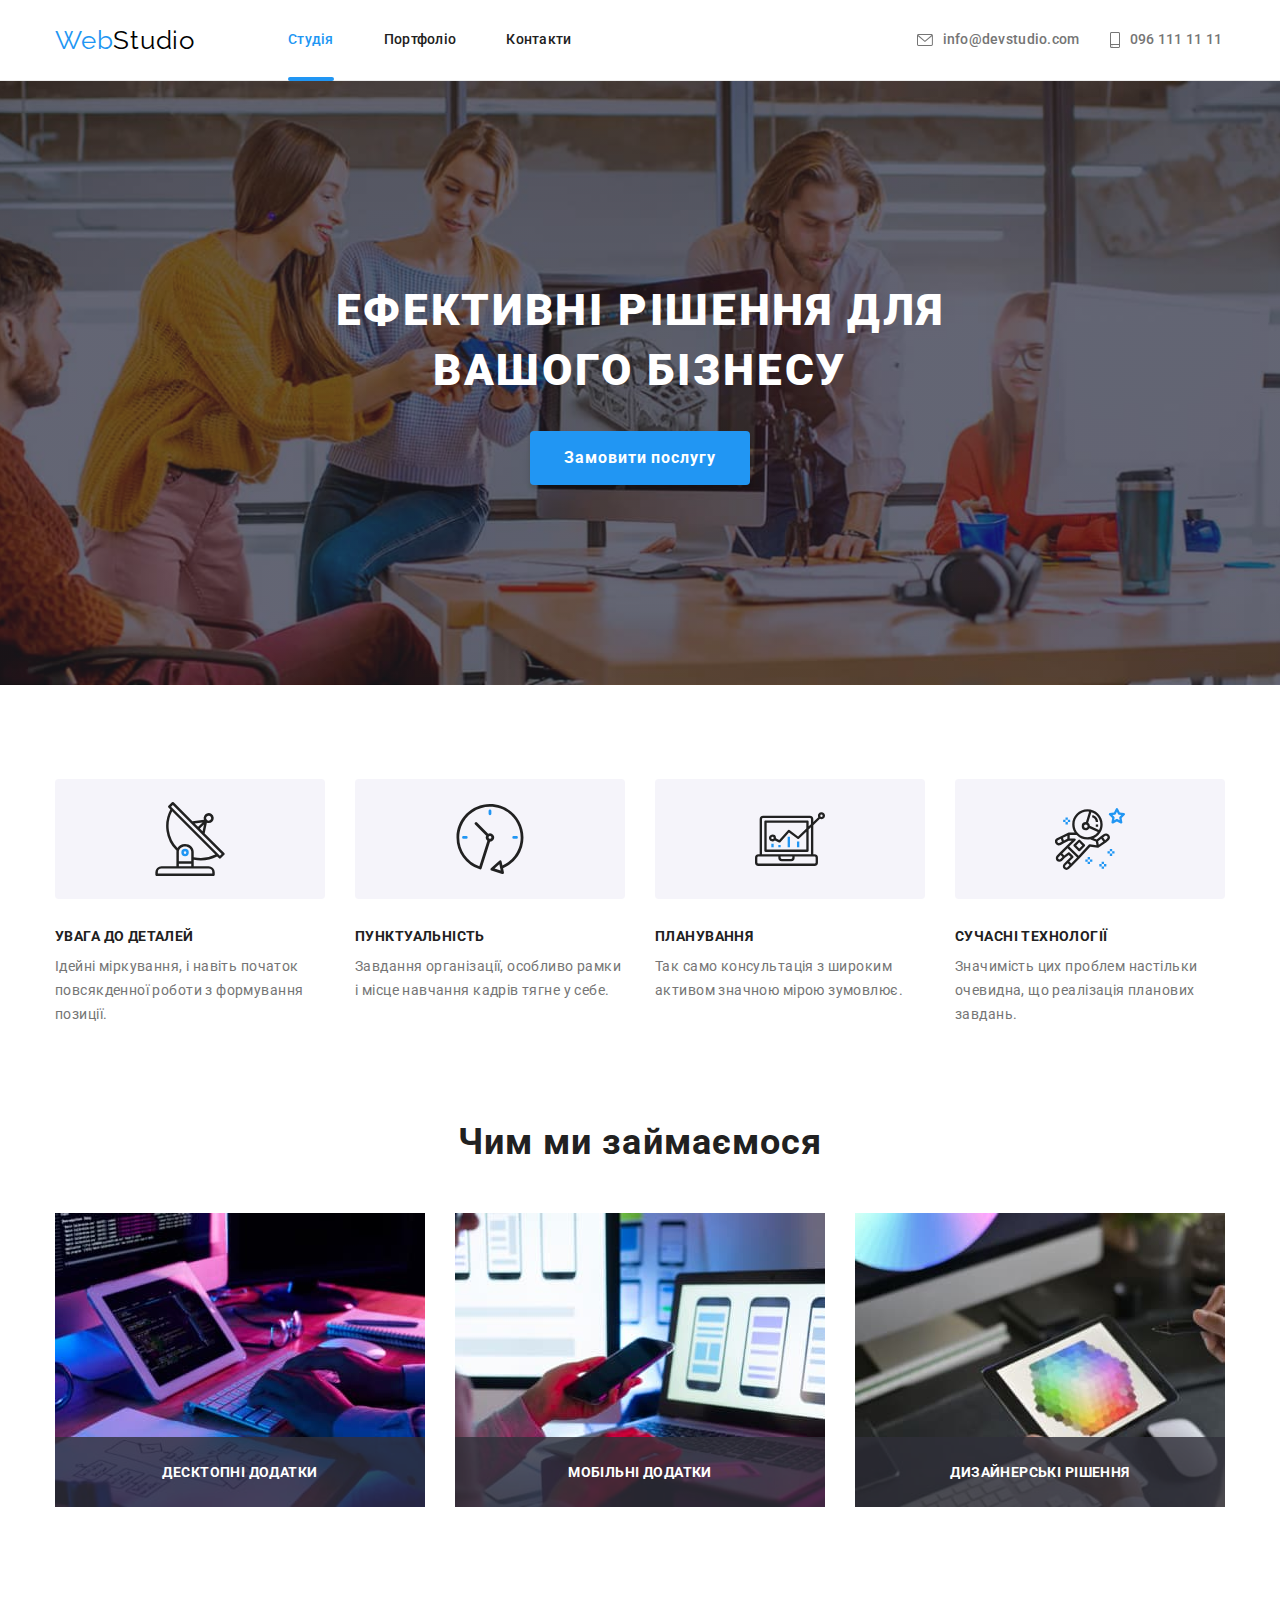
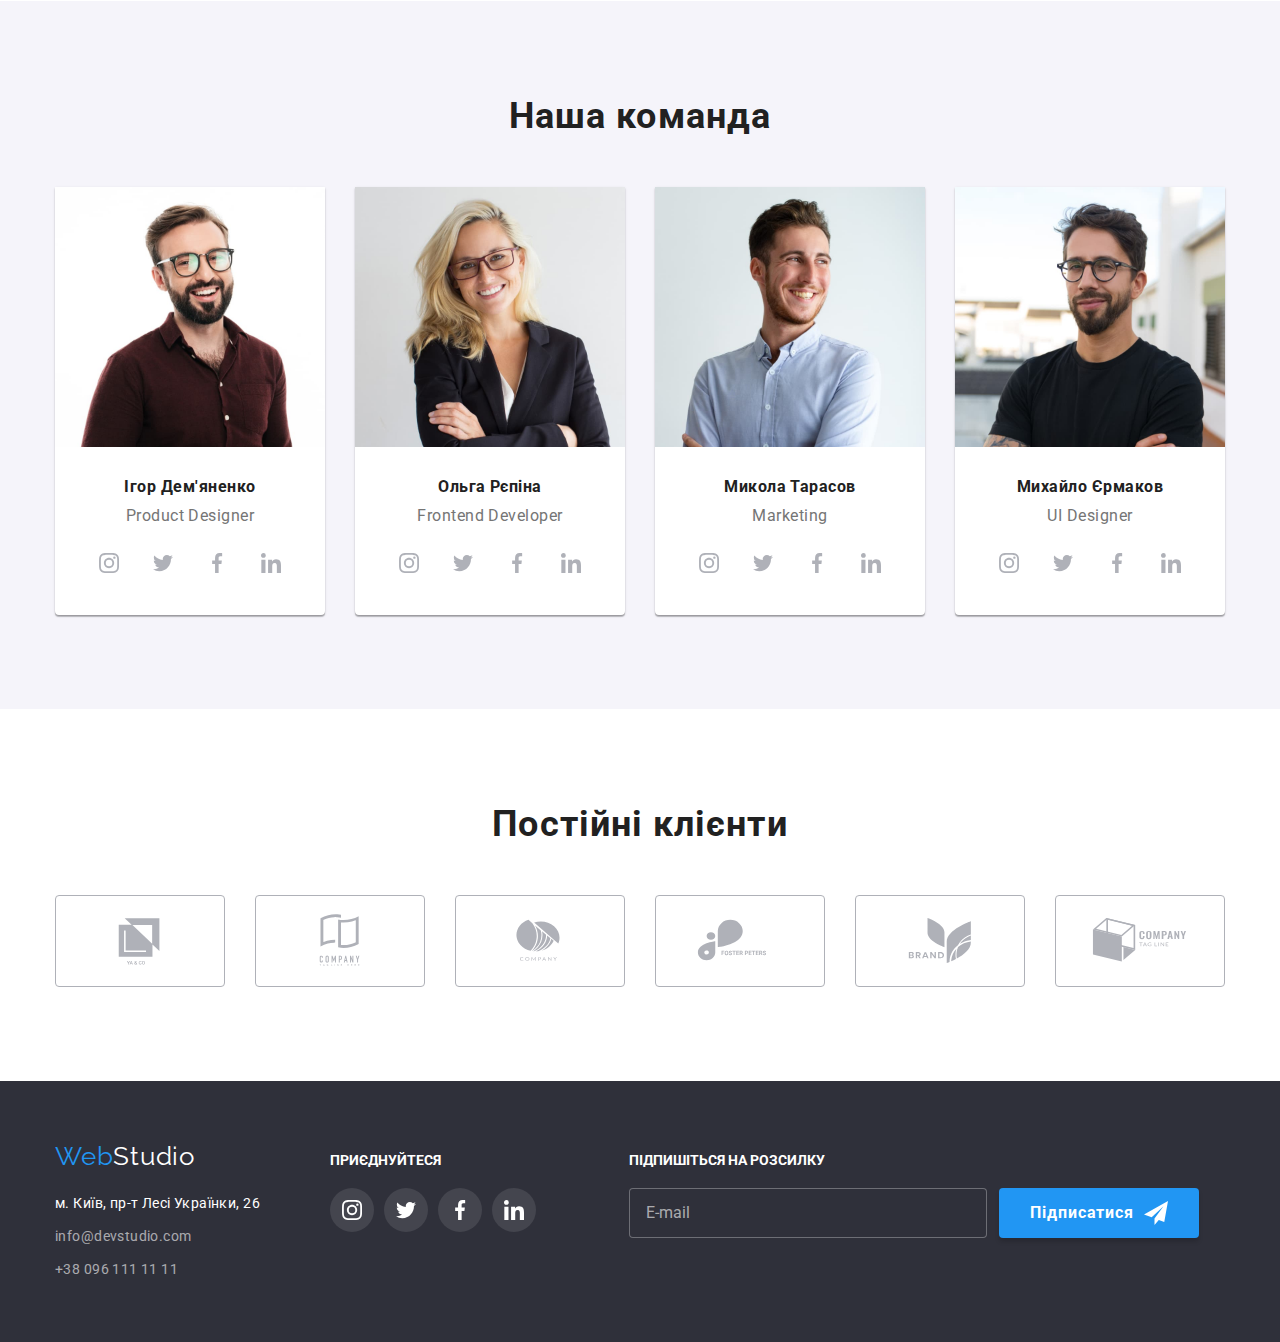
==== commit 8fbce168: "adaptive-two" ====
--- a/index.html
+++ b/index.html
@@ -51,12 +51,16 @@
           </nav>
 
           <ul class="list retreat notnavigation notnavigation__menu">
-            <li class="notnavigation__list">
+            <li class="notnav__list">
               <a
                 class="notnavigation__tel notnavigation__gap link"
                 href="mailto:info@devstudio.com"
               >
-                <svg class="notnavigation__icons" width="16" height="12">
+                <svg
+                  class="notnavigation__icons icon-mail"
+                  width="14"
+                  height="10"
+                >
                   <use href="./images/icon.svg#icon-envelope-hover"></use>
                 </svg>
                 info@devstudio.com
@@ -64,7 +68,11 @@
             </li>
             <li>
               <a class="tel-mail notnavigation__gap link" href="tel:0961111111">
-                <svg class="notnavigation__icons" width="10" height="16">
+                <svg
+                  class="notnavigation__icons icon-tel"
+                  width="10"
+                  height="14"
+                >
                   <use href="./images/icon.svg#icon-smartphone"></use>
                 </svg>
                 096 111 11 11</a
@@ -530,33 +538,32 @@
                 ><span class="logo--wite">Studio</span></a
               >
             </div>
-            <div class="logo-futer">
-              <address class="address-bottom">
-                <ul class="list">
-                  <li class="addressli">
-                    <a
-                      class="text-address link"
-                      href="https://goo.gl/maps/tJb3yCtmhB1Y2pRR6"
-                      target="_blank"
-                      rel="noopener noreferrer"
-                      >м. Київ, пр-т Лесі Українки, 26</a
-                    >
-                  </li>
-                  <li class="addressli">
-                    <a
-                      class="text-address-tel link"
-                      href="mailto:info@devstudio.com"
-                      >info@devstudio.com
-                    </a>
-                  </li>
-                  <li class="addressli">
-                    <a class="text-address-tel link" href="tel:0961111111">
-                      096 111 11 11</a
-                    >
-                  </li>
-                </ul>
-              </address>
-            </div>
+
+            <address class="address-bottom">
+              <ul class="list">
+                <li class="addressli">
+                  <a
+                    class="text-address link"
+                    href="https://goo.gl/maps/tJb3yCtmhB1Y2pRR6"
+                    target="_blank"
+                    rel="noopener noreferrer"
+                    >м. Київ, пр-т Лесі Українки, 26</a
+                  >
+                </li>
+                <li class="addressli">
+                  <a
+                    class="text-address-tel link"
+                    href="mailto:info@devstudio.com"
+                    >info@devstudio.com
+                  </a>
+                </li>
+                <li class="addressli">
+                  <a class="text-address-tel link" href="tel:0961111111">
+                    +38 096 111 11 11</a
+                  >
+                </li>
+              </ul>
+            </address>
           </div>
           <div class="footer-div">
             <h4 class="footer-name">ПРИЄДНУЙТЕСЯ</h4>
--- a/css/main.min.css
+++ b/css/main.min.css
@@ -1 +1 @@
-:root{--advantage-color: #ffffff;--text-color: #212121;--btn-color: #2196f3;--header-footer-color: #2f303a;--text-color-light: #757575;--text-logo: #000000;--btn-color-dark: #188ce8;--color-section: #f5f4fa;--address-color: rgba(255, 255, 255, 0.6);--list-app-icons: #afb1b8;--hero-img: #c4c4c4;--bg-gradient:linear-gradient( to right, rgba(47, 48, 58, 0.4), rgba(47, 48, 58, 0.4))}.visually-hidden{position:absolute;white-space:nowrap;width:1px;height:1px;overflow:hidden;border:0;padding:0;clip:rect(0 0 0 0);-webkit-clip-path:inset(50%);clip-path:inset(50%);margin:-1px}p,h1,h2,h3,h4,h5,h6{margin:0}ul{margin:0;padding:0}img{display:block;min-width:100%;height:auto}body{font-family:"Roboto","Raleway",sans-serif;color:var(--text-color);background-color:var(--advantage-color)}.link{text-decoration:none}.list{list-style:none}.no-scroll{overflow:hidden}.container{width:100%;padding-left:15px;padding-right:15px;margin:0 auto}@media screen and (min-width: 480px){.container{width:480px}}@media screen and (min-width: 768px){.container{width:768px}}@media screen and (min-width: 1200px){.container{width:1200px}}.logo--wite{color:var(--advantage-color)}.logo--dark{color:var(--text-logo)}.photo{display:block;max-width:100%}.btn{display:flex;flex-wrap:wrap;gap:8px;margin-bottom:50px}@media screen and (min-width: 1200px){.btn{flex-wrap:nowrap;justify-content:center}}.buttons{font-family:inherit;font-weight:500;font-size:16px;line-height:1.63;letter-spacing:.03em;color:var(--text-color);cursor:pointer;border-color:rgba(0,0,0,0);padding:6px 22px;border-radius:4px;gap:8px;transition:color 250ms cubic-bezier(0.4, 0, 0.2, 1),background-color 250ms cubic-bezier(0.4, 0, 0.2, 1),box-shadow 250ms cubic-bezier(0.4, 0, 0.2, 1)}.buttons:hover,.buttons:focus{background-color:var(--btn-color);color:var(--advantage-color);box-shadow:0px 3px 1px rgba(0,0,0,.1),0px 1px 2px rgba(0,0,0,.08),0px 2px 2px rgba(0,0,0,.12)}.section{padding-top:60px;padding-bottom:60px}@media screen and (min-width: 1200px){.section{padding-top:94px;padding-bottom:94px}}.section1{padding-bottom:60px;padding-top:60px}@media screen and (min-width: 1200px){.section1{padding-bottom:47px;padding-top:94px}}.section2{padding-top:47px;padding-bottom:94px}.title--section{font-weight:700;font-size:24px;line-height:33px;letter-spacing:.03em;margin:0 auto;text-align:center;margin-bottom:30px}@media screen and (min-width: 480px){.title--section{font-size:28px;line-height:33px;margin-bottom:30px}}@media screen and (min-width: 1200px){.title--section{font-size:36px;line-height:1.17;margin-bottom:50px}}.backdrop{position:fixed;top:0;width:100%;height:100%;background-color:rgba(0,0,0,.1);transition:opacity 250ms cubic-bezier(0.4, 0, 0.2, 1),visibility 250ms cubic-bezier(0.4, 0, 0.2, 1)}.is-hidden{opacity:0;visibility:hidden;pointer-events:none}.backdrop.is-hidden .modal{transform:translate(-50%, -50%) scaleX(0)}.modal{width:300px;min-height:609px;background-color:var(--advantage-color);position:absolute;top:50%;left:50%;transform:translate(-50%, -50%) scaleX(1);transition:transform 250ms cubic-bezier(0.4, 0, 0.2, 1);padding:40px 40px}@media screen and (min-width: 480px){.modal{width:450px}}@media screen and (min-width: 1200px){.modal{width:528px;min-height:581px}}.modal-btn{width:30px;height:30px;border:1px solid rgba(0,0,0,.1);border-radius:50%;background-color:rgba(0,0,0,0);position:absolute;right:8px;top:8px;display:flex;align-items:center;justify-content:center;padding:0;cursor:pointer;color:var(--text-logo);transition:color 250ms cubic-bezier(0.4, 0, 0.2, 1),background-color 250ms cubic-bezier(0.4, 0, 0.2, 1)}.modal-close-item{fill:currentColor}.modal-close-item:hover,.modal-close-item:focus{fill:#188ce8}.modal-text{font-weight:700;font-size:20px;line-height:23px;letter-spacing:.03em;text-align:center;margin-bottom:12px}.modal-end-btn{display:flex;justify-content:center;align-items:center;margin-top:30px}.button-modal{border:none;outline:none;text-align:center;padding:10px;min-width:200px;font-family:inherit;font-weight:700;font-size:16px;line-height:30px;letter-spacing:.06em;cursor:pointer;background-color:var(--btn-color);color:var(--advantage-color);border-color:rgba(0,0,0,0);border-radius:4px;box-shadow:0px 4px 4px rgba(0,0,0,.15);transition:color 250ms cubic-bezier(0.4, 0, 0.2, 1),background-color 250ms cubic-bezier(0.4, 0, 0.2, 1)}.button-modal:hover,.button-modal:focus{background-color:var(--btn-color-dark);color:var(--advantage-color)}.form-fild{display:flex;flex-direction:column;margin-bottom:10px;position:relative;color:var(--text-color)}.form-name{fill:currentColor;position:absolute;top:50%;left:12px}.form-fild input:focus~.form-name{fill:var(--btn-color)}.form-fild label{margin-bottom:4px;font-style:Regular;font-size:12px;line-height:14px;letter-spacing:.01em}.form-fild input{margin:0;padding:0;border:1px solid rgba(33,33,33,.2);border-radius:4px;height:40px;width:220px;padding-left:42px}@media screen and (min-width: 480px){.form-fild input{width:370px}}@media screen and (min-width: 1200px){.form-fild input{width:448px}}.form-fild input:focus{border-color:var(--btn-color)}.form-fild-two{margin-bottom:20px}.form-fild-two label{margin-bottom:4px;font-style:Regular;font-size:12px;line-height:14px;letter-spacing:.01em;color:var(--text-color-light)}.form-fild-two textarea{display:flex;border:1px solid rgba(33,33,33,.2);border-radius:4px;width:220px;height:120px;margin-top:4px;padding:12px 16px;font-style:Regular;font-size:12px;line-height:14px;letter-spacing:.01em;outline:none}@media screen and (min-width: 480px){.form-fild-two textarea{width:370px}}@media screen and (min-width: 1200px){.form-fild-two textarea{width:448px}}.form-fild-two textarea:focus{border-color:var(--btn-color)}.form-fild-two textarea::-moz-placeholder{font-size:12px;line-height:14px;letter-spacing:.01em;color:rgba(117,117,117,.5)}.form-fild-two textarea:-ms-input-placeholder{font-size:12px;line-height:14px;letter-spacing:.01em;color:rgba(117,117,117,.5)}.form-fild-two textarea::placeholder{font-size:12px;line-height:14px;letter-spacing:.01em;color:rgba(117,117,117,.5)}.div-conditions{display:flex;justify-content:center;align-items:center}.custom-checkbox{position:relative;display:inline-block;width:16px;height:15px;border:2px solid var(--text-color);border-radius:2px;background-color:var(--advantage-color);vertical-align:sub;margin-right:7px;padding-left:1px}.custom-checkbox::before{content:"";display:inline-block;width:16px;height:15px;background-image:url(../images/two.svg);background-size:contain;background-repeat:no-repeat;border:2px solid var(--btn-color);position:absolute;left:50%;top:-18%;transform:translate(-50%);border-radius:2px;background-color:var(--btn-color);opacity:0;transition:250ms cubic-bezier(0.4, 0, 0.2, 1)}.real-checkbox:checked+.custom-checkbox::before{opacity:1}.real-checkbox{width:0;height:0;opacity:0;position:absolute;z-index:-1}.god-text{font-style:Regular;font-size:14px;line-height:24px;letter-spacing:.03em;color:var(--text-color-light)}.god-text-next{font-style:Regular;font-size:14px;line-height:24px;letter-spacing:.03em;color:var(--btn-color);text-underline-offset:3px}.header__nav{display:none}@media screen and (min-width: 768px){.header__nav{display:flex}}.header{background-color:var(--advantage-color);border-bottom:1px solid #ececec}.header__container{display:flex;align-items:center;padding:10px}@media screen and (min-width: 768px){.header__container{padding-left:15px;padding-right:15px;padding-bottom:0px;padding-top:0px}}.logo{font-family:"Raleway",sans-serif;font-size:24px;line-height:28px;letter-spacing:.03em}@media screen and (min-width: 1200px){.logo{font-size:26px;line-height:1.19}}.logo__navigation{color:var(--btn-color)}.header__navigation{display:flex;margin-left:88px}@media screen and (min-width: 1200px){.header__navigation{margin-left:93px}}.navigation__li{margin-right:50px}.navigation__li:last-child{margin-right:0px}.navigation__link{font-weight:500;font-size:14px;line-height:1.14;letter-spacing:.02em;color:var(--text-color);display:block;padding-top:32px;padding-bottom:32px;transition:color 250ms cubic-bezier(0.4, 0, 0.2, 1);position:relative}.navigation__link:focus,.navigation__link:hover{color:var(--btn-color)}.navigation__link.link.current{color:var(--btn-color)}.navigation__link.link.current::after{content:"";display:block;width:100%;height:4px;background-color:var(--btn-color);border-radius:2px;margin-bottom:-1px;left:0;bottom:0;position:absolute;transition:opaciti 250ms cubic-bezier(0.4, 0, 0.2, 1)}.current{color:var(--btn-color)}.retreat{gap:30px}.notnavigation__menu{margin-left:95px}@media screen and (min-width: 1200px){.notnavigation__menu{display:flex;justify-content:center;align-items:center;margin-left:345px}}.tel-mail{font-style:normal;font-weight:500;font-size:12px;line-height:1.14;letter-spacing:.02em;padding-top:10px;color:var(--text-color-light);display:flex;align-items:center;transition:color 250ms cubic-bezier(0.4, 0, 0.2, 1)}.tel-mail:hover,.tel-mail:focus{color:var(--btn-color)}@media screen and (min-width: 1200px){.tel-mail{font-size:14px;padding-top:0px}}.notnavigation__tel{font-style:normal;font-weight:500;font-size:12px;line-height:1.14;letter-spacing:.02em;color:var(--text-color-light);padding-top:21px;display:flex;align-items:center;transition:color 250ms cubic-bezier(0.4, 0, 0.2, 1)}.notnavigation__tel:hover,.notnavigation__tel:focus{color:var(--btn-color)}@media screen and (min-width: 1200px){.notnavigation__tel{font-size:14px;padding-top:0px}}.notnavigation__gap{gap:10px}.notnavigation__icons{fill:currentColor}.menu-open-btn{margin-left:auto;width:40px;height:40px;display:flex;align-items:center;justify-content:center;padding:0;background-color:rgba(0,0,0,0);border:none}@media screen and (min-width: 768px){.menu-open-btn{display:none}}.menu-close-btn{margin-left:auto;width:40px;height:40px;display:flex;align-items:center;justify-content:center;padding:0;background-color:rgba(0,0,0,0);border:none;position:absolute;right:15px;top:10px}.mob-menu{position:fixed;top:0;background-color:var(--advantage-color);width:100vw;height:100vh;padding-top:48px;padding-bottom:48px}@media screen and (min-width: 480px){.mob-menu{padding-left:25px;padding-right:68px}}.mob-menu>.container{height:100%;display:flex;flex-direction:column;justify-content:space-between;overflow:auto}.mob-menu__notnavigation__icons{fill:var(--text-color)}.mob-menu__notnavigation__icons:hover,.mob-menu__notnavigation__icons:focus,.mob-menu__notnavigation__icons:active{fill:var(--btn-color)}.mob-menu__navigation{margin-bottom:50px}.mob-menu__navigation__list:not(:last-child){padding-bottom:32px}.mob-menu__navigation__link{font-weight:500;font-size:35px;line-height:47px;letter-spacing:.02em;color:var(--text-color)}@media screen and (min-width: 480px){.mob-menu__navigation__link{font-size:40px}}.current{color:var(--btn-color)}@media screen and (min-width: 768px){.mob-menu__top{display:none}}@media screen and (min-width: 768px){.mob-menu__top__bottom{display:none}}.mob-menu__notnavigation__ml{display:block;font-weight:500;font-size:20px;line-height:28px;letter-spacing:.02em;color:var(--text-color-light);padding-bottom:64px}@media screen and (min-width: 480px){.mob-menu__notnavigation__ml{font-size:24px}}.mob-menu__notnavigation__tel{display:block;font-weight:500;letter-spacing:.02em;color:var(--btn-color);padding-bottom:32px;font-size:25px;line-height:40px}@media screen and (min-width: 480px){.mob-menu__notnavigation__tel{font-size:34px}}.mob-list{display:flex}.mob-list__li{font-weight:500;font-size:15px;line-height:22px;letter-spacing:.02em;color:var(--btn-color)}.mob-list__li.mob-list__li:not(:last-child){padding-right:5px;border-right:1px solid rgba(33,33,33,.2)}.mob-list__li.mob-list__li:not(:first-child){padding-left:5px}@media screen and (min-width: 480px){.mob-list__li.mob-list__li:not(:last-child){padding-right:10px;border-right:1px solid rgba(33,33,33,.2)}.mob-list__li.mob-list__li:not(:first-child){padding-left:10px}}@media screen and (min-width: 480px){.mob-list__li{font-size:18px}}.hero{background:var(--header-footer-color);padding:118px 0px 118px 0px;text-align:center}@media screen and (min-width: 1200px){.hero{padding:200px 0px 200px 0px}}.hero-img{max-width:480px;margin-left:auto;margin-right:auto;background-image:var(--bg-gradient),url(/images/hero-bg-mob.jpg);background-repeat:no-repeat;background-position:center;background-size:cover;background-color:var(--hero-img)}@media(min-device-pixel-ratio: 2),(-webkit-min-device-pixel-ratio: 2),(min-resolution: 192dpi),(min-resolution: 2dppx){.hero-img{background-image:var(--bg-gradient),url(/images/hero-bg-mob-2x.jpg)}}@media screen and (min-width: 768px){.hero-img{max-width:768px;background-image:var(--bg-gradient),url(/images/hero-bg-tab.jpg)}}@media screen and (min-width: 768px)and (min-device-pixel-ratio: 2),screen and (min-width: 768px)and (-webkit-min-device-pixel-ratio: 2),screen and (min-width: 768px)and (min-resolution: 192dpi),screen and (min-width: 768px)and (min-resolution: 2dppx){.hero-img{background-image:var(--bg-gradient),url(/images/hero-bg-tab-2x.jpg)}}@media screen and (min-width: 1200px){.hero-img{max-width:1600px;background-image:var(--bg-gradient),url(/images/fonn.jpg)}}@media screen and (min-width: 1200px)and (min-device-pixel-ratio: 2),screen and (min-width: 1200px)and (-webkit-min-device-pixel-ratio: 2),screen and (min-width: 1200px)and (min-resolution: 192dpi),screen and (min-width: 1200px)and (min-resolution: 2dppx){.hero-img{background-image:var(--bg-gradient),url(/images/fonn-2x.jpg)}}.hero-title{font-weight:900;font-size:26px;line-height:42px;letter-spacing:.06em;text-transform:uppercase;color:var(--advantage-color);text-align:center}@media screen and (min-width: 768px){.hero-title{font-size:26px;line-height:42px;max-width:365px;margin:0 auto}}@media screen and (min-width: 1200px){.hero-title{font-size:44px;line-height:1.36;max-width:696px;margin:0 auto}}.hero-button{font-family:inherit;font-weight:700;font-size:16px;line-height:1.88;letter-spacing:.06em;cursor:pointer;background-color:var(--btn-color);color:var(--advantage-color);border-color:rgba(0,0,0,0);border-radius:4px;margin-top:30px;padding:10px 24px;box-shadow:0px 4px 4px rgba(0,0,0,.15);transition:color 250ms cubic-bezier(0.4, 0, 0.2, 1),background-color 250ms cubic-bezier(0.4, 0, 0.2, 1)}@media screen and (min-width: 1200px){.hero-button{padding:10px 32px}}.hero-button:hover,.hero-button:focus{background-color:var(--btn-color-dark);color:var(--advantage-color)}@media screen and (min-width: 768px){.benefits{display:flex;flex-wrap:wrap;justify-content:center;gap:30px}}@media screen and (min-width: 1200px){.benefits{display:flex;flex-wrap:nowrap;gap:0px}}.benefits__list{margin-bottom:30px}.benefits__list:last-child{margin-bottom:0px}@media screen and (min-width: 1200px){.benefits__list{margin-right:30px}.benefits__list:last-child{margin-right:0px}}.benefits__list::before{content:"";display:block;height:120px;margin-bottom:30px;background-color:var(--color-section);background-size:contain;background-repeat:no-repeat;background-position:center;border-radius:4px}@media screen and (min-width: 768px){.benefits__list::before{width:354px}}@media screen and (min-width: 1200px){.benefits__list::before{width:270px}}@media screen and (min-width: 768px){.benefits__details{max-width:354px}}.benefits__details::before{background-image:url(../images/Group.svg);background-size:70px}@media screen and (min-width: 768px){.benefits__punctuality{max-width:354px}}@media screen and (min-width: 768px){.benefits__punctuality{max-width:354px}}.benefits__punctuality::before{background-image:url(../images/clock.svg);background-size:70px}@media screen and (min-width: 768px){.benefits__punctuality{max-width:354px}}@media screen and (min-width: 768px){.benefits__planning{max-width:354px}}.benefits__planning::before{background-image:url(../images/diagram.svg);background-size:70px}@media screen and (min-width: 768px){.benefits__technologies{max-width:354px}}.benefits__technologies::before{background-image:url(../images/astronaut.svg);background-size:70px}.benefits__title{font-weight:700;font-size:14px;line-height:1.14;letter-spacing:.03em;text-transform:uppercase;margin-bottom:10px}.benefits__text{font-size:14px;line-height:1.71;letter-spacing:.03em;color:var(--text-color-light)}.works{display:flex;gap:30px}.works__mobile{display:none}@media screen and (min-width: 1200px){.works__mobile{display:inline}}.works__description{background-color:rgba(47,48,58,.8);height:70px;width:370px;align-items:center;position:absolute;justify-content:center;bottom:0;right:0;display:flex;color:var(--advantage-color);font-weight:700;line-height:16px;letter-spacing:.03em;font-size:14px}.works__div{position:relative}.title-section-background{background-color:var(--color-section)}.title-namefirst{background-color:var(--advantage-color);text-align:center;box-shadow:0px 1px 3px rgba(0,0,0,.12),0px 1px 1px rgba(0,0,0,.14),0px 2px 1px rgba(0,0,0,.2);border-radius:0px 0px 4px 4px;width:100%}@media screen and (min-width: 768px){.title-namefirst{width:calc((100% - 30px)/2)}}@media screen and (min-width: 1200px){.title-namefirst{width:calc((100% - 90px)/4)}}.subjunctive{padding-top:30px;padding-bottom:30px}.title-name{font-size:16px;line-height:1.19;letter-spacing:.03em;margin-bottom:10px}.title-profession{font-size:16px;line-height:1.19;letter-spacing:.03em;color:var(--text-color-light);margin-bottom:16px}.list-app-ul{display:flex;justify-content:center;gap:10px}.list-app{width:44px;height:44px;border-radius:50%;display:flex;align-items:center;justify-content:center;color:var(--list-app-icons);transition:background-color 250ms cubic-bezier(0.4, 0, 0.2, 1),color 250ms cubic-bezier(0.4, 0, 0.2, 1)}.list-app:hover,.list-app:focus{background-color:var(--btn-color);color:var(--advantage-color)}.list-app-icons{fill:currentColor}.title-center{display:flex;flex-wrap:wrap;gap:30px;justify-content:center}.customers-ul{display:flex;justify-content:center;gap:30px}.title-center-customers{display:flex;flex-wrap:wrap;gap:30px;justify-content:center}.customers-list{display:flex;align-items:center;justify-content:center;width:210px;height:92px;border:1px solid var(--list-app-icons);border-radius:4px;color:var(--list-app-icons);transition:color 250ms cubic-bezier(0.4, 0, 0.2, 1),border-color 250ms cubic-bezier(0.4, 0, 0.2, 1)}@media screen and (min-width: 1200px){.customers-list{width:170px;height:92px}}.customers-list:hover,.customers-list:focus{border-color:var(--btn-color);color:var(--btn-color)}.customers-list-svg{fill:currentColor}.menu-services{display:flex;flex-wrap:wrap;gap:30px}.main-background{background-color:var(--advantage-color);width:370px;position:relative}.portfolio-hover{display:inline-block;font-size:0;line-height:0;transition:box-shadow 250ms cubic-bezier(0.4, 0, 0.2, 1)}.portfolio-hover:hover,.portfolio-hover:focus{box-shadow:0px 1px 1px rgba(0,0,0,.12),0px 4px 4px rgba(0,0,0,.06),1px 4px 6px rgba(0,0,0,.16)}.portfolio-fon{position:relative;font-size:0;line-height:0;overflow:hidden}.text-absolute{position:absolute;top:0;left:0;font-size:18px;line-height:28px;background-color:rgba(33,150,243,.9);color:var(--advantage-color);padding:63px 24px 56px 24px;height:100%;transform:translateY(100%);transition:transform 250ms cubic-bezier(0.4, 0, 0.2, 1);overflow:auto}.portfolio-hover:hover .text-absolute{transform:translateY(0)}.portfolio-subjunctive{padding:20px 24px;border-left:1px solid #eee;border-bottom:1px solid #eee;border-right:1px solid #eee;width:370px}.main{font-weight:700;font-size:18px;line-height:2;letter-spacing:.06em;color:var(--text-color)}.img-link{margin-bottom:4px}.main-content{font-size:16px;line-height:1.88;letter-spacing:.03em;color:var(--text-color-light)}.footer-menu{background-color:var(--header-footer-color);padding-top:60px;padding-bottom:60px}.logo-futer{display:flex;justify-content:center;align-items:center}@media screen and (min-width: 1200px){.logo-futer{display:inline}}.futer-ul{display:flex;flex-wrap:wrap;justify-content:center;align-items:center}@media screen and (min-width: 768px){.futer-ul{flex-flow:column}}@media screen and (min-width: 1200px){.futer-ul{flex-flow:nowrap}}@media screen and (min-width: 768px){.foter-tabl{display:flex;justify-content:space-around;align-items:center;margin-bottom:60px}}@media screen and (min-width: 1200px){.class-one-div{display:flex;align-items:baseline}}@media screen and (min-width: 1200px){.class-two-div{display:inline;margin-right:70px}}.address-bottom{margin-top:20px}.address-bottom:hover,.address-bottom:focus{color:var(--btn-color-dark)}.addressli{margin-bottom:9px}.addressli:last-child{margin-bottom:0px}.text-address{font-style:normal;font-size:14px;line-height:1.71;letter-spacing:.03em;color:var(--advantage-color);transition:color 250ms cubic-bezier(0.4, 0, 0.2, 1)}.text-address:hover,.text-address:focus{color:var(--btn-color)}.text-address-tel{font-style:normal;font-size:14px;line-height:1.71;letter-spacing:.03em;color:var(--address-color);transition:color 250ms cubic-bezier(0.4, 0, 0.2, 1)}.text-address-tel:hover,.text-address-tel:focus{color:var(--btn-color)}.footer-div{margin-top:60px;margin-bottom:60px}@media screen and (min-width: 768px){.footer-div{margin-top:0px}}@media screen and (min-width: 1200px){.footer-div{margin-bottom:0px;margin-right:93px}}.footer-name{text-align:center;color:var(--advantage-color);letter-spacing:3%;margin-bottom:20px;font-size:14px}@media screen and (min-width: 1200px){.footer-name{text-align:start}}.foter-list-app-ul{display:flex;justify-content:center;gap:10px}.foter-list-app{width:44px;height:44px;border-radius:50%;display:flex;align-items:center;justify-content:center;background-color:rgba(255,255,255,.1);color:var(--advantage-color);transition:background-color 250ms cubic-bezier(0.4, 0, 0.2, 1)}.foter-list-app:hover,.foter-list-app:focus{background-color:var(--btn-color);color:var(--advantage-color)}.foter-list-app-icons{fill:currentColor;transition:fill 250ms cubic-bezier(0.4, 0, 0.2, 1)}@media screen and (min-width: 1200px){.futer-ul{display:flex;justify-content:center;align-items:center;gap:12px}}.futer-form input{margin-bottom:20px;display:block;min-width:295px;height:50px;letter-spacing:0,3em;border-radius:4px;padding-left:16px;border:1px solid rgba(255,255,255,.3);background-color:var(--header-footer-color);font-size:16px;line-height:20px;color:rgba(255,255,255,.6);outline:none}.futer-form input::-moz-placeholder{font-size:16px;line-height:20px;color:rgba(255,255,255,.6);letter-spacing:0,3em}.futer-form input:-ms-input-placeholder{font-size:16px;line-height:20px;color:rgba(255,255,255,.6);letter-spacing:0,3em}.futer-form input::placeholder{font-size:16px;line-height:20px;color:rgba(255,255,255,.6);letter-spacing:0,3em}@media screen and (min-width: 480px){.futer-form input{min-width:450px}}@media screen and (min-width: 1200px){.futer-form input{min-width:358px;margin-bottom:0px}}.mailing-btn{fill:currentColor;display:flex;align-items:center;justify-content:center;margin-left:10px}.mailing-list-btn{border:none;outline:none;font-family:inherit;font-weight:700;font-size:16px;line-height:30px;letter-spacing:.06em;cursor:pointer;background-color:var(--btn-color);color:var(--advantage-color);border-color:rgba(0,0,0,0);border-radius:4px;min-width:200px;padding:10px;box-shadow:0px 4px 4px rgba(0,0,0,.15);display:flex;align-items:center;justify-content:center;transition:color 250ms cubic-bezier(0.4, 0, 0.2, 1),background-color 250ms cubic-bezier(0.4, 0, 0.2, 1)}.mailing-list-btn:hover,.mailing-list-btn:focus{background-color:var(--btn-color-dark);color:var(--advantage-color)}/*# sourceMappingURL=main.min.css.map */+:root{--advantage-color: #ffffff;--text-color: #212121;--btn-color: #2196f3;--header-footer-color: #2f303a;--text-color-light: #757575;--text-logo: #000000;--btn-color-dark: #188ce8;--color-section: #f5f4fa;--address-color: rgba(255, 255, 255, 0.6);--list-app-icons: #afb1b8;--hero-img: #c4c4c4;--bg-gradient:linear-gradient( to right, rgba(47, 48, 58, 0.4), rgba(47, 48, 58, 0.4))}.visually-hidden{position:absolute;white-space:nowrap;width:1px;height:1px;overflow:hidden;border:0;padding:0;clip:rect(0 0 0 0);-webkit-clip-path:inset(50%);clip-path:inset(50%);margin:-1px}p,h1,h2,h3,h4,h5,h6{margin:0}ul{margin:0;padding:0}img{display:block;min-width:100%;height:auto}body{font-family:"Roboto","Raleway",sans-serif;color:var(--text-color);background-color:var(--advantage-color)}.link{text-decoration:none}.list{list-style:none}.no-scroll{overflow:hidden}.container{width:100%;padding-left:15px;padding-right:15px;margin:0 auto}@media screen and (min-width: 480px){.container{width:480px}}@media screen and (min-width: 768px){.container{width:768px}}@media screen and (min-width: 1200px){.container{width:1200px}}.logo--wite{color:var(--advantage-color)}.logo--dark{color:var(--text-logo)}.photo{display:block;max-width:100%}.btn{display:flex;flex-wrap:wrap;gap:8px;margin-bottom:40px;width:330px}@media screen and (min-width: 480px){.btn{width:333px}}@media screen and (min-width: 768px){.btn{margin-bottom:50px;width:100%;justify-content:center}}@media screen and (min-width: 1200px){.btn{flex-wrap:nowrap;justify-content:center}}.buttons{font-family:inherit;font-weight:500;font-size:16px;line-height:1.63;letter-spacing:.03em;color:var(--text-color);cursor:pointer;border-color:rgba(0,0,0,0);padding:6px 22px;border-radius:4px;gap:8px;transition:color 250ms cubic-bezier(0.4, 0, 0.2, 1),background-color 250ms cubic-bezier(0.4, 0, 0.2, 1),box-shadow 250ms cubic-bezier(0.4, 0, 0.2, 1)}.buttons:hover,.buttons:focus{background-color:var(--btn-color);color:var(--advantage-color);box-shadow:0px 3px 1px rgba(0,0,0,.1),0px 1px 2px rgba(0,0,0,.08),0px 2px 2px rgba(0,0,0,.12)}.section{padding-top:60px;padding-bottom:60px}@media screen and (min-width: 1200px){.section{padding-top:94px;padding-bottom:94px}}.section1{padding-bottom:60px;padding-top:60px}@media screen and (min-width: 1200px){.section1{padding-bottom:47px;padding-top:94px}}.section2{padding-top:47px;padding-bottom:94px}.title--section{font-weight:700;font-size:24px;line-height:33px;letter-spacing:.03em;margin:0 auto;text-align:center;margin-bottom:30px}@media screen and (min-width: 480px){.title--section{font-size:28px;line-height:33px;margin-bottom:30px}}@media screen and (min-width: 1200px){.title--section{font-size:36px;line-height:1.17;margin-bottom:50px}}.backdrop{position:fixed;top:0;width:100%;height:100%;background-color:rgba(0,0,0,.1);transition:opacity 250ms cubic-bezier(0.4, 0, 0.2, 1),visibility 250ms cubic-bezier(0.4, 0, 0.2, 1)}.is-hidden{opacity:0;visibility:hidden;pointer-events:none}.backdrop.is-hidden .modal{transform:translate(-50%, -50%) scaleX(0)}.modal{width:300px;min-height:609px;background-color:var(--advantage-color);position:absolute;top:50%;left:50%;transform:translate(-50%, -50%) scaleX(1);transition:transform 250ms cubic-bezier(0.4, 0, 0.2, 1);padding:40px 40px}@media screen and (min-width: 480px){.modal{width:450px}}@media screen and (min-width: 1200px){.modal{width:528px;min-height:581px}}.modal-btn{width:30px;height:30px;border:1px solid rgba(0,0,0,.1);border-radius:50%;background-color:rgba(0,0,0,0);position:absolute;right:8px;top:8px;display:flex;align-items:center;justify-content:center;padding:0;cursor:pointer;color:var(--text-logo);transition:color 250ms cubic-bezier(0.4, 0, 0.2, 1),background-color 250ms cubic-bezier(0.4, 0, 0.2, 1)}.modal-close-item{fill:currentColor}.modal-close-item:hover,.modal-close-item:focus{fill:#188ce8}.modal-text{font-weight:700;font-size:20px;line-height:23px;letter-spacing:.03em;text-align:center;margin-bottom:12px}.modal-end-btn{display:flex;justify-content:center;align-items:center;margin-top:30px}.button-modal{border:none;outline:none;text-align:center;padding:10px;min-width:200px;font-family:inherit;font-weight:700;font-size:16px;line-height:30px;letter-spacing:.06em;cursor:pointer;background-color:var(--btn-color);color:var(--advantage-color);border-color:rgba(0,0,0,0);border-radius:4px;box-shadow:0px 4px 4px rgba(0,0,0,.15);transition:color 250ms cubic-bezier(0.4, 0, 0.2, 1),background-color 250ms cubic-bezier(0.4, 0, 0.2, 1)}.button-modal:hover,.button-modal:focus{background-color:var(--btn-color-dark);color:var(--advantage-color)}.form-fild{display:flex;flex-direction:column;margin-bottom:10px;position:relative;color:var(--text-color)}.form-name{fill:currentColor;position:absolute;top:50%;left:12px}.form-fild input:focus~.form-name{fill:var(--btn-color)}.form-fild label{margin-bottom:4px;font-style:Regular;font-size:12px;line-height:14px;letter-spacing:.01em}.form-fild input{margin:0;padding:0;border:1px solid rgba(33,33,33,.2);border-radius:4px;height:40px;width:220px;padding-left:42px}@media screen and (min-width: 480px){.form-fild input{width:370px}}@media screen and (min-width: 1200px){.form-fild input{width:448px}}.form-fild input:focus{border-color:var(--btn-color)}.form-fild-two{margin-bottom:20px}.form-fild-two label{margin-bottom:4px;font-style:Regular;font-size:12px;line-height:14px;letter-spacing:.01em;color:var(--text-color-light)}.form-fild-two textarea{display:flex;border:1px solid rgba(33,33,33,.2);border-radius:4px;width:220px;height:120px;margin-top:4px;padding:12px 16px;font-style:Regular;font-size:12px;line-height:14px;letter-spacing:.01em;outline:none}@media screen and (min-width: 480px){.form-fild-two textarea{width:370px}}@media screen and (min-width: 1200px){.form-fild-two textarea{width:448px}}.form-fild-two textarea:focus{border-color:var(--btn-color)}.form-fild-two textarea::-moz-placeholder{font-size:12px;line-height:14px;letter-spacing:.01em;color:rgba(117,117,117,.5)}.form-fild-two textarea:-ms-input-placeholder{font-size:12px;line-height:14px;letter-spacing:.01em;color:rgba(117,117,117,.5)}.form-fild-two textarea::placeholder{font-size:12px;line-height:14px;letter-spacing:.01em;color:rgba(117,117,117,.5)}.div-conditions{display:flex;justify-content:center;align-items:center}.custom-checkbox{position:relative;display:inline-block;width:16px;height:15px;border:2px solid var(--text-color);border-radius:2px;background-color:var(--advantage-color);vertical-align:sub;margin-right:7px;padding-left:1px}.custom-checkbox::before{content:"";display:inline-block;width:16px;height:15px;background-image:url(../images/two.svg);background-size:contain;background-repeat:no-repeat;border:2px solid var(--btn-color);position:absolute;left:50%;top:-18%;transform:translate(-50%);border-radius:2px;background-color:var(--btn-color);opacity:0;transition:250ms cubic-bezier(0.4, 0, 0.2, 1)}.real-checkbox:checked+.custom-checkbox::before{opacity:1}.real-checkbox{width:0;height:0;opacity:0;position:absolute;z-index:-1}.god-text{font-style:Regular;font-size:12px;line-height:14px;letter-spacing:.03em;color:var(--text-color-light)}@media screen and (min-width: 1200px){.god-text{font-size:14px;line-height:24px}}.god-text-next{font-style:Regular;font-size:12px;line-height:14px;letter-spacing:.03em;color:var(--btn-color);text-underline-offset:3px}@media screen and (min-width: 1200px){.god-text-next{font-size:14px;line-height:24px}}.header__nav{display:none}@media screen and (min-width: 768px){.header__nav{display:flex}}@media screen and (min-width: 1200px){.header__nav{display:flex}}.header{background-color:var(--advantage-color);border-bottom:1px solid #ececec}.header__container{display:flex;align-items:center;padding:10px}@media screen and (min-width: 768px){.header__container{padding-left:15px;padding-right:15px;padding-bottom:0px;padding-top:0px}}.logo{font-family:"Raleway",sans-serif;font-size:24px;line-height:28px;letter-spacing:.03em}@media screen and (min-width: 1200px){.logo{font-size:26px;line-height:1.19}}.logo__navigation{color:var(--btn-color)}.header__navigation{display:flex;margin-left:88px}@media screen and (min-width: 1200px){.header__navigation{margin-left:93px}}.navigation__li{margin-right:50px}.navigation__li:last-child{margin-right:0px}.navigation__link{font-weight:500;font-size:14px;line-height:1.14;letter-spacing:.02em;color:var(--text-color);display:block;padding-top:32px;padding-bottom:32px;transition:color 250ms cubic-bezier(0.4, 0, 0.2, 1);position:relative}.navigation__link:focus,.navigation__link:hover{color:var(--btn-color)}.navigation__link.link.current{color:var(--btn-color)}.navigation__link.link.current::after{content:"";display:block;width:100%;height:4px;background-color:var(--btn-color);border-radius:2px;margin-bottom:-1px;left:0;bottom:0;position:absolute;transition:opaciti 250ms cubic-bezier(0.4, 0, 0.2, 1)}.current{color:var(--btn-color)}.retreat{gap:30px}.notnavigation__menu{margin-left:95px}@media screen and (min-width: 1200px){.notnavigation__menu{display:flex;justify-content:center;align-items:center;margin-left:345px}}.tel-mail{padding-bottom:21px;font-style:normal;font-weight:500;font-size:12px;line-height:1.14;letter-spacing:.02em;color:var(--text-color-light);display:flex;align-items:center;transition:color 250ms cubic-bezier(0.4, 0, 0.2, 1)}.tel-mail:hover,.tel-mail:focus{color:var(--btn-color)}@media screen and (min-width: 1200px){.tel-mail{font-size:14px;padding-top:0px}}@media screen and (min-width: 1200px){.icon-tel{width:10px;height:16px}}@media screen and (min-width: 1200px){.icon-mail{width:16px;height:12px}}.notnav__list{margin-bottom:10px}@media screen and (min-width: 1200px){.notnav__list{margin-bottom:0px}}.notnavigation__tel{font-style:normal;font-weight:500;font-size:12px;line-height:1.14;letter-spacing:.02em;color:var(--text-color-light);padding-top:21px;display:flex;align-items:center;transition:color 250ms cubic-bezier(0.4, 0, 0.2, 1)}.notnavigation__tel:hover,.notnavigation__tel:focus{color:var(--btn-color)}@media screen and (min-width: 1200px){.notnavigation__tel{font-size:14px;padding-top:0px}}.notnavigation__gap{gap:10px}@media screen and (min-width: 1200px){.notnavigation__gap{padding-top:32px;padding-bottom:32px}}.notnavigation__icons{fill:currentColor}.menu-open-btn{margin-left:auto;width:40px;height:40px;display:flex;align-items:center;justify-content:center;padding:0;background-color:rgba(0,0,0,0);border:none}@media screen and (min-width: 768px){.menu-open-btn{display:none}}.menu-close-btn{margin-left:auto;width:40px;height:40px;display:flex;align-items:center;justify-content:center;padding:0;background-color:rgba(0,0,0,0);border:none;position:absolute;right:15px;top:10px}.mob-menu{position:fixed;top:0;background-color:var(--advantage-color);width:100vw;height:100vh;padding-top:48px;padding-bottom:48px}@media screen and (min-width: 480px){.mob-menu{padding-left:25px;padding-right:68px}}.mob-menu>.container{height:100%;display:flex;flex-direction:column;justify-content:space-between;overflow:auto}.mob-menu__notnavigation__icons{fill:var(--text-color)}.mob-menu__notnavigation__icons:hover,.mob-menu__notnavigation__icons:focus,.mob-menu__notnavigation__icons:active{fill:var(--btn-color)}.mob-menu__navigation{margin-bottom:50px}.mob-menu__navigation__list:not(:last-child){padding-bottom:32px}.mob-menu__navigation__link{font-weight:500;font-size:35px;line-height:47px;letter-spacing:.02em;color:var(--text-color)}@media screen and (min-width: 480px){.mob-menu__navigation__link{font-size:40px}}.current{color:var(--btn-color)}@media screen and (min-width: 768px){.mob-menu__top{display:none}}@media screen and (min-width: 768px){.mob-menu__top__bottom{display:none}}.mob-menu__notnavigation__ml{display:block;font-weight:500;font-size:20px;line-height:28px;letter-spacing:.02em;color:var(--text-color-light);padding-bottom:64px}@media screen and (min-width: 480px){.mob-menu__notnavigation__ml{font-size:24px}}.mob-menu__notnavigation__tel{display:block;font-weight:500;letter-spacing:.02em;color:var(--btn-color);padding-bottom:32px;font-size:25px;line-height:40px}@media screen and (min-width: 480px){.mob-menu__notnavigation__tel{font-size:34px}}.mob-list{display:flex}.mob-list__li{font-weight:500;font-size:15px;line-height:22px;letter-spacing:.02em;color:var(--btn-color)}.mob-list__li.mob-list__li:not(:last-child){padding-right:5px;border-right:1px solid rgba(33,33,33,.2)}.mob-list__li.mob-list__li:not(:first-child){padding-left:5px}@media screen and (min-width: 480px){.mob-list__li.mob-list__li:not(:last-child){padding-right:10px;border-right:1px solid rgba(33,33,33,.2)}.mob-list__li.mob-list__li:not(:first-child){padding-left:10px}}@media screen and (min-width: 480px){.mob-list__li{font-size:18px}}.hero{background:var(--header-footer-color);padding:118px 0px 118px 0px;text-align:center}@media screen and (min-width: 1200px){.hero{padding:200px 0px 200px 0px}}.hero-img{max-width:480px;margin-left:auto;margin-right:auto;background-image:var(--bg-gradient),url(../images/hero-bg-mob.jpg);background-repeat:no-repeat;background-position:center;background-size:cover;background-color:var(--hero-img)}@media(min-device-pixel-ratio: 2),(-webkit-min-device-pixel-ratio: 2),(min-resolution: 192dpi),(min-resolution: 2dppx){.hero-img{background-image:var(--bg-gradient),url(../images/hero-bg-mob-2x.jpg)}}@media screen and (min-width: 768px){.hero-img{max-width:768px;background-image:var(--bg-gradient),url(../images/hero-bg-tab.jpg)}}@media screen and (min-width: 768px)and (min-device-pixel-ratio: 2),screen and (min-width: 768px)and (-webkit-min-device-pixel-ratio: 2),screen and (min-width: 768px)and (min-resolution: 192dpi),screen and (min-width: 768px)and (min-resolution: 2dppx){.hero-img{background-image:var(--bg-gradient),url(../images/hero-bg-tab-2x.jpg)}}@media screen and (min-width: 1200px){.hero-img{max-width:1600px;background-image:var(--bg-gradient),url(../images/fonn.jpg)}}@media screen and (min-width: 1200px)and (min-device-pixel-ratio: 2),screen and (min-width: 1200px)and (-webkit-min-device-pixel-ratio: 2),screen and (min-width: 1200px)and (min-resolution: 192dpi),screen and (min-width: 1200px)and (min-resolution: 2dppx){.hero-img{background-image:var(--bg-gradient),url(../images/fonn-2x.jpg)}}.hero-title{font-weight:900;font-size:26px;line-height:42px;letter-spacing:.06em;text-transform:uppercase;color:var(--advantage-color);text-align:center}@media screen and (min-width: 768px){.hero-title{font-size:26px;line-height:42px;max-width:365px;margin:0 auto}}@media screen and (min-width: 1200px){.hero-title{font-size:44px;line-height:1.36;max-width:696px;margin:0 auto}}.hero-button{font-family:inherit;font-weight:700;font-size:16px;line-height:1.88;letter-spacing:.06em;cursor:pointer;background-color:var(--btn-color);color:var(--advantage-color);border-color:rgba(0,0,0,0);border-radius:4px;margin-top:30px;padding:10px 24px;box-shadow:0px 4px 4px rgba(0,0,0,.15);transition:color 250ms cubic-bezier(0.4, 0, 0.2, 1),background-color 250ms cubic-bezier(0.4, 0, 0.2, 1)}@media screen and (min-width: 1200px){.hero-button{padding:10px 32px}}.hero-button:hover,.hero-button:focus{background-color:var(--btn-color-dark);color:var(--advantage-color)}@media screen and (min-width: 768px){.benefits{display:flex;flex-wrap:wrap;justify-content:center;gap:30px}}@media screen and (min-width: 1200px){.benefits{display:flex;flex-wrap:nowrap}}.benefits__list.benefits__list:not(:last-child){margin-bottom:30px}@media screen and (min-width: 768px){.benefits__list.benefits__list:not(:last-child){margin-bottom:0px}}.benefits__list::before{content:"";display:block;height:120px;margin-bottom:30px;background-color:var(--color-section);background-size:contain;background-repeat:no-repeat;background-position:center;border-radius:4px}@media screen and (min-width: 768px){.benefits__list::before{width:354px}}@media screen and (min-width: 1200px){.benefits__list::before{width:270px}}@media screen and (min-width: 768px){.benefits__details{max-width:354px}}.benefits__details::before{background-image:url(../images/Group.svg);background-size:70px}@media screen and (min-width: 768px){.benefits__punctuality{max-width:354px}}@media screen and (min-width: 768px){.benefits__punctuality{max-width:354px}}.benefits__punctuality::before{background-image:url(../images/clock.svg);background-size:70px}@media screen and (min-width: 768px){.benefits__punctuality{max-width:354px}}@media screen and (min-width: 768px){.benefits__planning{max-width:354px}}.benefits__planning::before{background-image:url(../images/diagram.svg);background-size:70px}@media screen and (min-width: 768px){.benefits__technologies{max-width:354px}}.benefits__technologies::before{background-image:url(../images/astronaut.svg);background-size:70px}.benefits__title{text-align:center;font-weight:700;font-size:14px;line-height:1.14;letter-spacing:.03em;text-transform:uppercase;margin-bottom:10px}@media screen and (min-width: 768px){.benefits__title{text-align:start}}.benefits__text{font-size:14px;line-height:1.71;letter-spacing:.03em;color:var(--text-color-light)}.works{display:flex;gap:30px}.works__mobile{display:none}@media screen and (min-width: 1200px){.works__mobile{display:block}}.works__description{background-color:rgba(47,48,58,.8);height:70px;width:370px;align-items:center;position:absolute;justify-content:center;bottom:0;right:0;display:flex;color:var(--advantage-color);font-weight:700;line-height:16px;letter-spacing:.03em;font-size:14px}.works__div{position:relative}.title-section-background{background-color:var(--color-section)}.title-namefirst{background-color:var(--advantage-color);text-align:center;box-shadow:0px 1px 3px rgba(0,0,0,.12),0px 1px 1px rgba(0,0,0,.14),0px 2px 1px rgba(0,0,0,.2);border-radius:0px 0px 4px 4px;width:100%}@media screen and (min-width: 768px){.title-namefirst{width:calc((100% - 30px)/2)}}@media screen and (min-width: 1200px){.title-namefirst{width:calc((100% - 90px)/4)}}.subjunctive{padding-top:30px;padding-bottom:30px}.title-name{font-size:16px;line-height:1.19;letter-spacing:.03em;margin-bottom:10px}.title-profession{font-size:16px;line-height:1.19;letter-spacing:.03em;color:var(--text-color-light);margin-bottom:16px}.list-app-ul{display:flex;justify-content:center;gap:10px}.list-app{width:44px;height:44px;border-radius:50%;display:flex;align-items:center;justify-content:center;color:var(--list-app-icons);transition:background-color 250ms cubic-bezier(0.4, 0, 0.2, 1),color 250ms cubic-bezier(0.4, 0, 0.2, 1)}.list-app:hover,.list-app:focus{background-color:var(--btn-color);color:var(--advantage-color)}.list-app-icons{fill:currentColor}.title-center{display:flex;flex-wrap:wrap;gap:30px;justify-content:center}.customers-ul{display:flex;justify-content:center;gap:30px}.title-center-customers{justify-content:space-between;display:flex;flex-wrap:wrap;gap:30px}.customers-list{display:flex;align-items:center;justify-content:center;width:125px;height:80px;border:1px solid var(--list-app-icons);border-radius:4px;color:var(--list-app-icons);transition:color 250ms cubic-bezier(0.4, 0, 0.2, 1),border-color 250ms cubic-bezier(0.4, 0, 0.2, 1)}@media screen and (min-width: 480px){.customers-list{width:210px;height:92px}}@media screen and (min-width: 768px){.customers-list{width:226px;height:92px}}@media screen and (min-width: 1200px){.customers-list{width:170px;height:92px}}.customers-list:hover,.customers-list:focus{border-color:var(--btn-color);color:var(--btn-color)}.customers-list-svg{fill:currentColor}.menu-services{display:flex;flex-wrap:wrap;gap:30px}.main-background{background-color:var(--advantage-color);position:relative}.portfolio-hover{display:inline-block;font-size:0;line-height:0;transition:box-shadow 250ms cubic-bezier(0.4, 0, 0.2, 1)}.portfolio-hover:hover,.portfolio-hover:focus{box-shadow:0px 1px 1px rgba(0,0,0,.12),0px 4px 4px rgba(0,0,0,.06),1px 4px 6px rgba(0,0,0,.16)}.portfolio-fon{position:relative;font-size:0;line-height:0;overflow:hidden}.text-absolute{position:absolute;top:0;left:0;font-size:18px;line-height:28px;background-color:rgba(33,150,243,.9);color:var(--advantage-color);padding:63px 24px 56px 24px;height:100%;transform:translateY(100%);transition:transform 250ms cubic-bezier(0.4, 0, 0.2, 1);overflow:auto}.portfolio-hover:hover .text-absolute{transform:translateY(0)}.portfolio-subjunctive{padding:20px 24px;border-left:1px solid #eee;border-bottom:1px solid #eee;border-right:1px solid #eee;width:290 px}@media screen and (min-width: 480px){.portfolio-subjunctive{width:450px}}@media screen and (min-width: 768px){.portfolio-subjunctive{width:354px}}@media screen and (min-width: 1200px){.portfolio-subjunctive{width:370px}}.main{font-weight:700;font-size:18px;line-height:2;letter-spacing:.06em;color:var(--text-color)}.img-link{margin-bottom:4px}.main-content{font-size:16px;line-height:1.88;letter-spacing:.03em;color:var(--text-color-light)}.photo-portfolio{width:290px}@media screen and (min-width: 480px){.photo-portfolio{width:450px}}@media screen and (min-width: 768px){.photo-portfolio{width:354px}}@media screen and (min-width: 1200px){.photo-portfolio{width:370px}}@media screen and (min-width: 768px){.portfolio-texno{height:147.07px}}@media screen and (min-width: 1200px){.portfolio-texno{height:auto}}.footer-menu{background-color:var(--header-footer-color);padding-top:60px;padding-bottom:60px}.futer-ul{display:flex;flex-wrap:wrap;justify-content:center;align-items:center}@media screen and (min-width: 768px){.futer-ul{flex-flow:column}}@media screen and (min-width: 1200px){.futer-ul{flex-flow:nowrap}}.foter-tabl{margin-bottom:60px}@media screen and (min-width: 768px){.foter-tabl{display:flex;justify-content:space-around}}@media screen and (min-width: 1200px){.foter-tabl{align-items:baseline;margin-bottom:0px}}@media screen and (min-width: 1200px){.class-one-div{display:flex;align-items:baseline}}.class-two-div{text-align:center}@media screen and (min-width: 1200px){.class-two-div{text-align:start}}@media screen and (min-width: 1200px){.class-two-div{display:inline;margin-right:70px}}.address-bottom{margin-top:20px}.address-bottom:hover,.address-bottom:focus{color:var(--btn-color-dark)}.addressli{margin-bottom:9px}.addressli:last-child{margin-bottom:0px}.text-address{font-style:normal;font-size:14px;line-height:1.71;letter-spacing:.03em;color:var(--advantage-color);transition:color 250ms cubic-bezier(0.4, 0, 0.2, 1)}.text-address:hover,.text-address:focus{color:var(--btn-color)}.text-address-tel{font-style:normal;font-size:14px;line-height:1.71;letter-spacing:.03em;color:var(--address-color);transition:color 250ms cubic-bezier(0.4, 0, 0.2, 1)}.text-address-tel:hover,.text-address-tel:focus{color:var(--btn-color)}.footer-div{margin-top:60px}@media screen and (min-width: 768px){.footer-div{margin-top:0px}}@media screen and (min-width: 1200px){.footer-div{margin-right:93px}}.footer-name{text-align:center;color:var(--advantage-color);letter-spacing:3%;margin-bottom:20px;font-size:14px}@media screen and (min-width: 1200px){.footer-name{text-align:start}}.foter-list-app-ul{display:flex;justify-content:center;gap:10px}.foter-list-app{width:44px;height:44px;border-radius:50%;display:flex;align-items:center;justify-content:center;background-color:rgba(255,255,255,.1);color:var(--advantage-color);transition:background-color 250ms cubic-bezier(0.4, 0, 0.2, 1)}.foter-list-app:hover,.foter-list-app:focus{background-color:var(--btn-color);color:var(--advantage-color)}.foter-list-app-icons{fill:currentColor;transition:fill 250ms cubic-bezier(0.4, 0, 0.2, 1)}@media screen and (min-width: 1200px){.futer-ul{display:flex;justify-content:center;align-items:center;gap:12px}}.futer-form input{margin-bottom:20px;display:block;min-width:295px;height:50px;letter-spacing:0,3em;border-radius:4px;padding-left:16px;border:1px solid rgba(255,255,255,.3);background-color:var(--header-footer-color);font-size:16px;line-height:20px;color:rgba(255,255,255,.6);outline:none}.futer-form input::-moz-placeholder{font-size:16px;line-height:20px;color:rgba(255,255,255,.6);letter-spacing:0,3em}.futer-form input:-ms-input-placeholder{font-size:16px;line-height:20px;color:rgba(255,255,255,.6);letter-spacing:0,3em}.futer-form input::placeholder{font-size:16px;line-height:20px;color:rgba(255,255,255,.6);letter-spacing:0,3em}@media screen and (min-width: 480px){.futer-form input{min-width:450px}}@media screen and (min-width: 1200px){.futer-form input{min-width:358px;margin-bottom:0px}}.mailing-btn{fill:currentColor;display:flex;align-items:center;justify-content:center;margin-left:10px}.mailing-list-btn{border:none;outline:none;font-family:inherit;font-weight:700;font-size:16px;line-height:30px;letter-spacing:.06em;cursor:pointer;background-color:var(--btn-color);color:var(--advantage-color);border-color:rgba(0,0,0,0);border-radius:4px;min-width:200px;padding:10px;box-shadow:0px 4px 4px rgba(0,0,0,.15);display:flex;align-items:center;justify-content:center;transition:color 250ms cubic-bezier(0.4, 0, 0.2, 1),background-color 250ms cubic-bezier(0.4, 0, 0.2, 1)}.mailing-list-btn:hover,.mailing-list-btn:focus{background-color:var(--btn-color-dark);color:var(--advantage-color)}/*# sourceMappingURL=main.min.css.map */